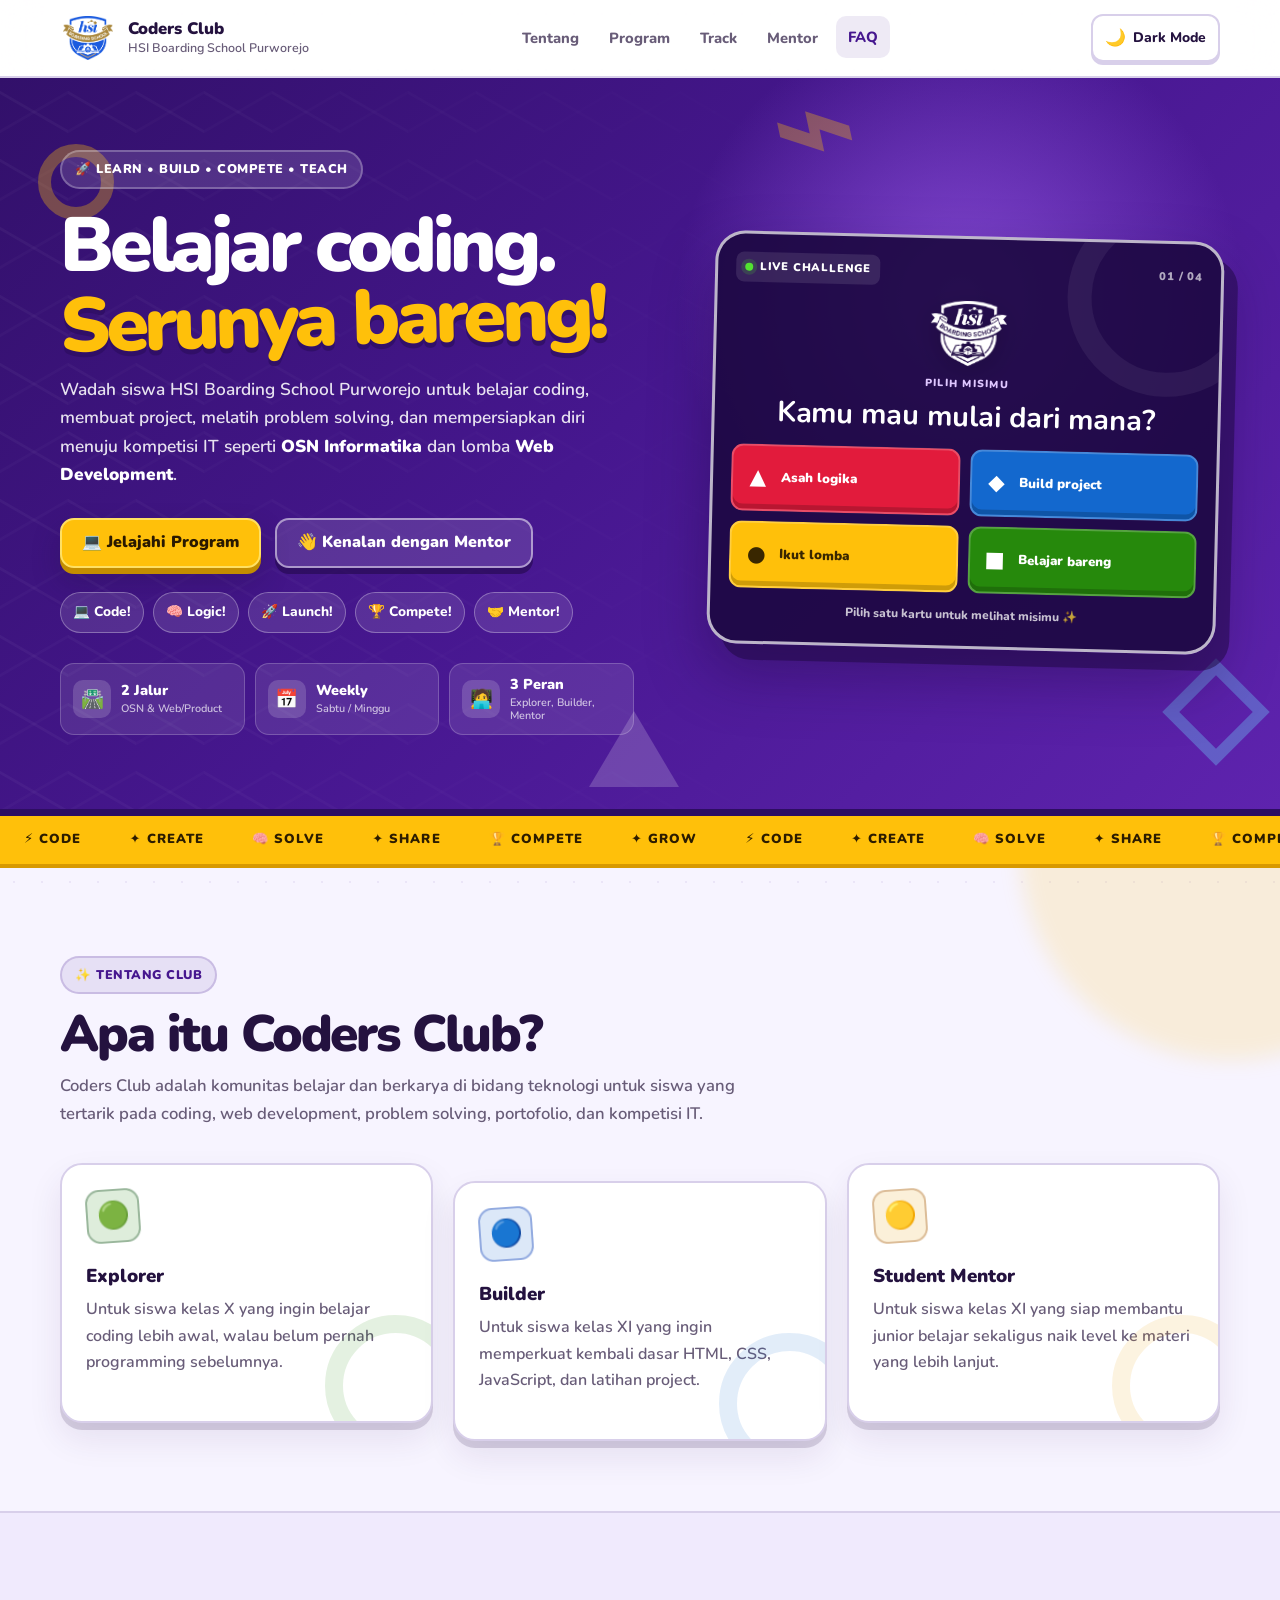
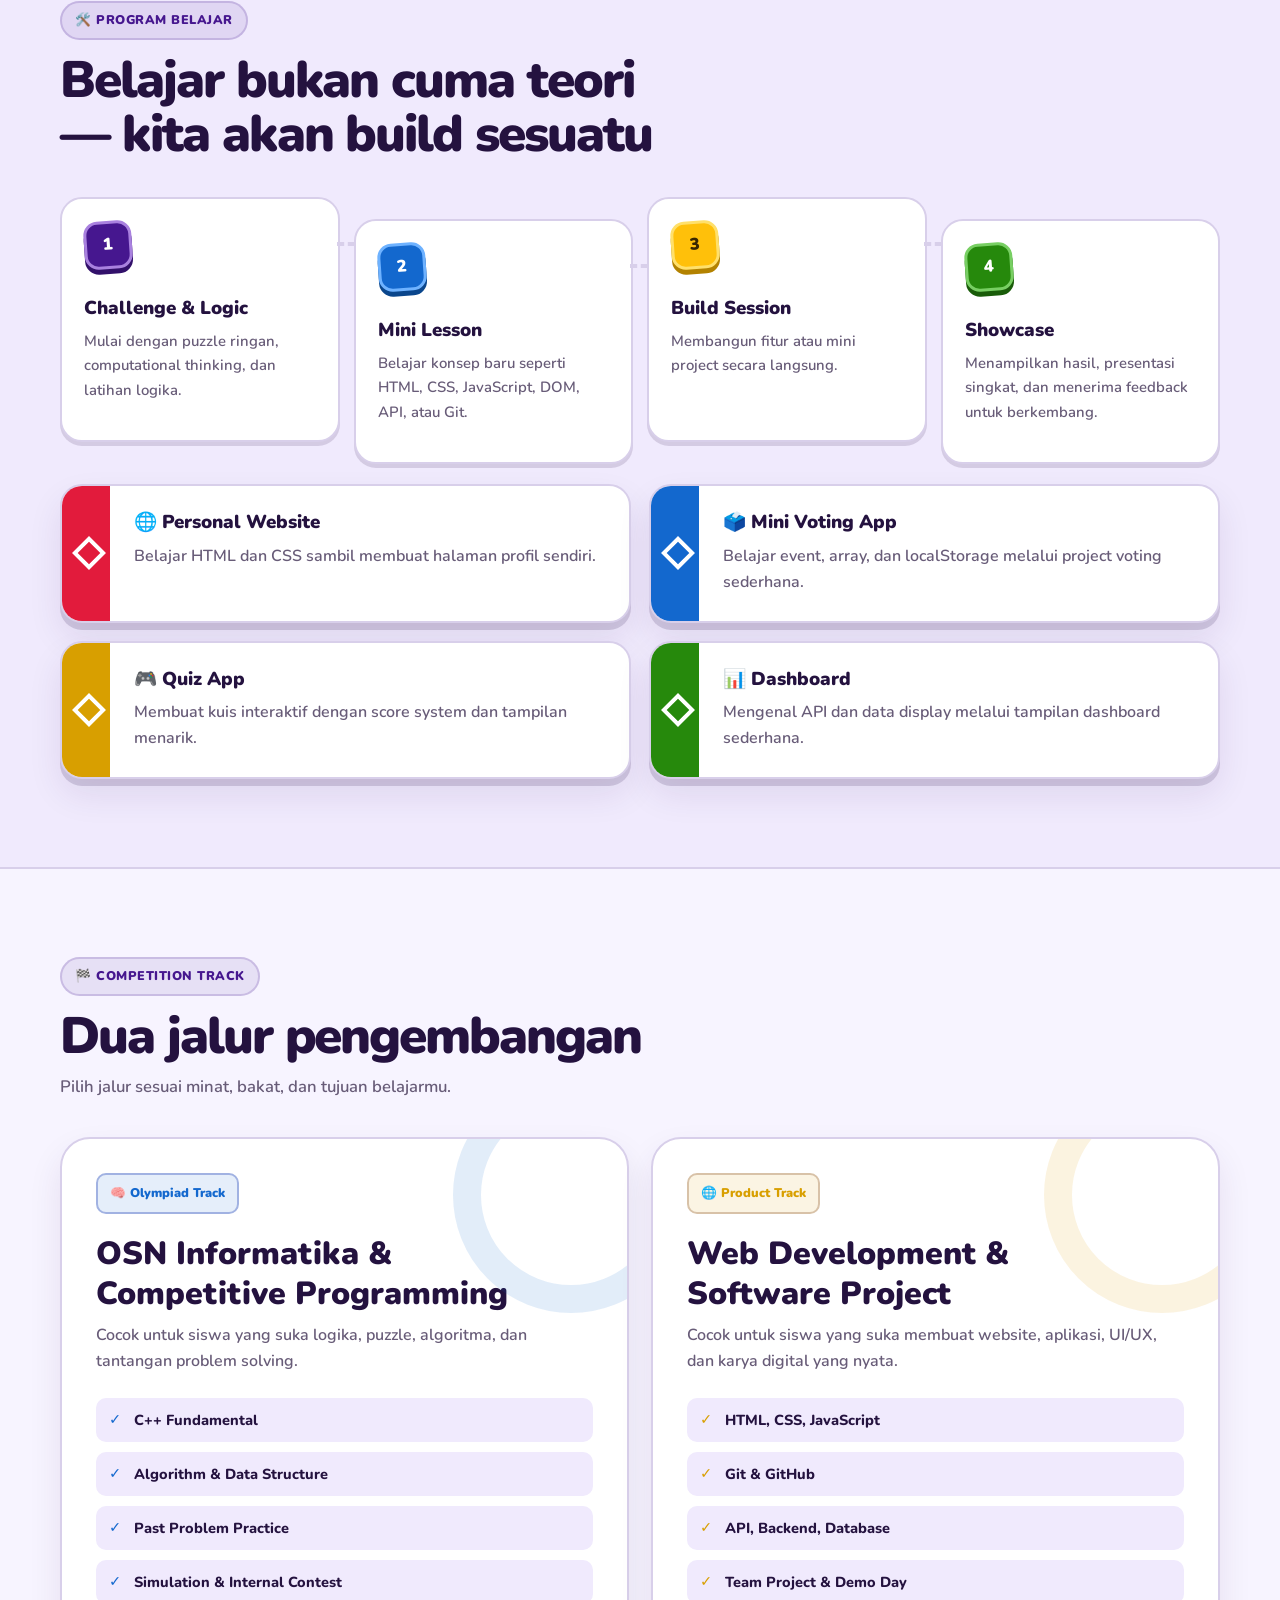
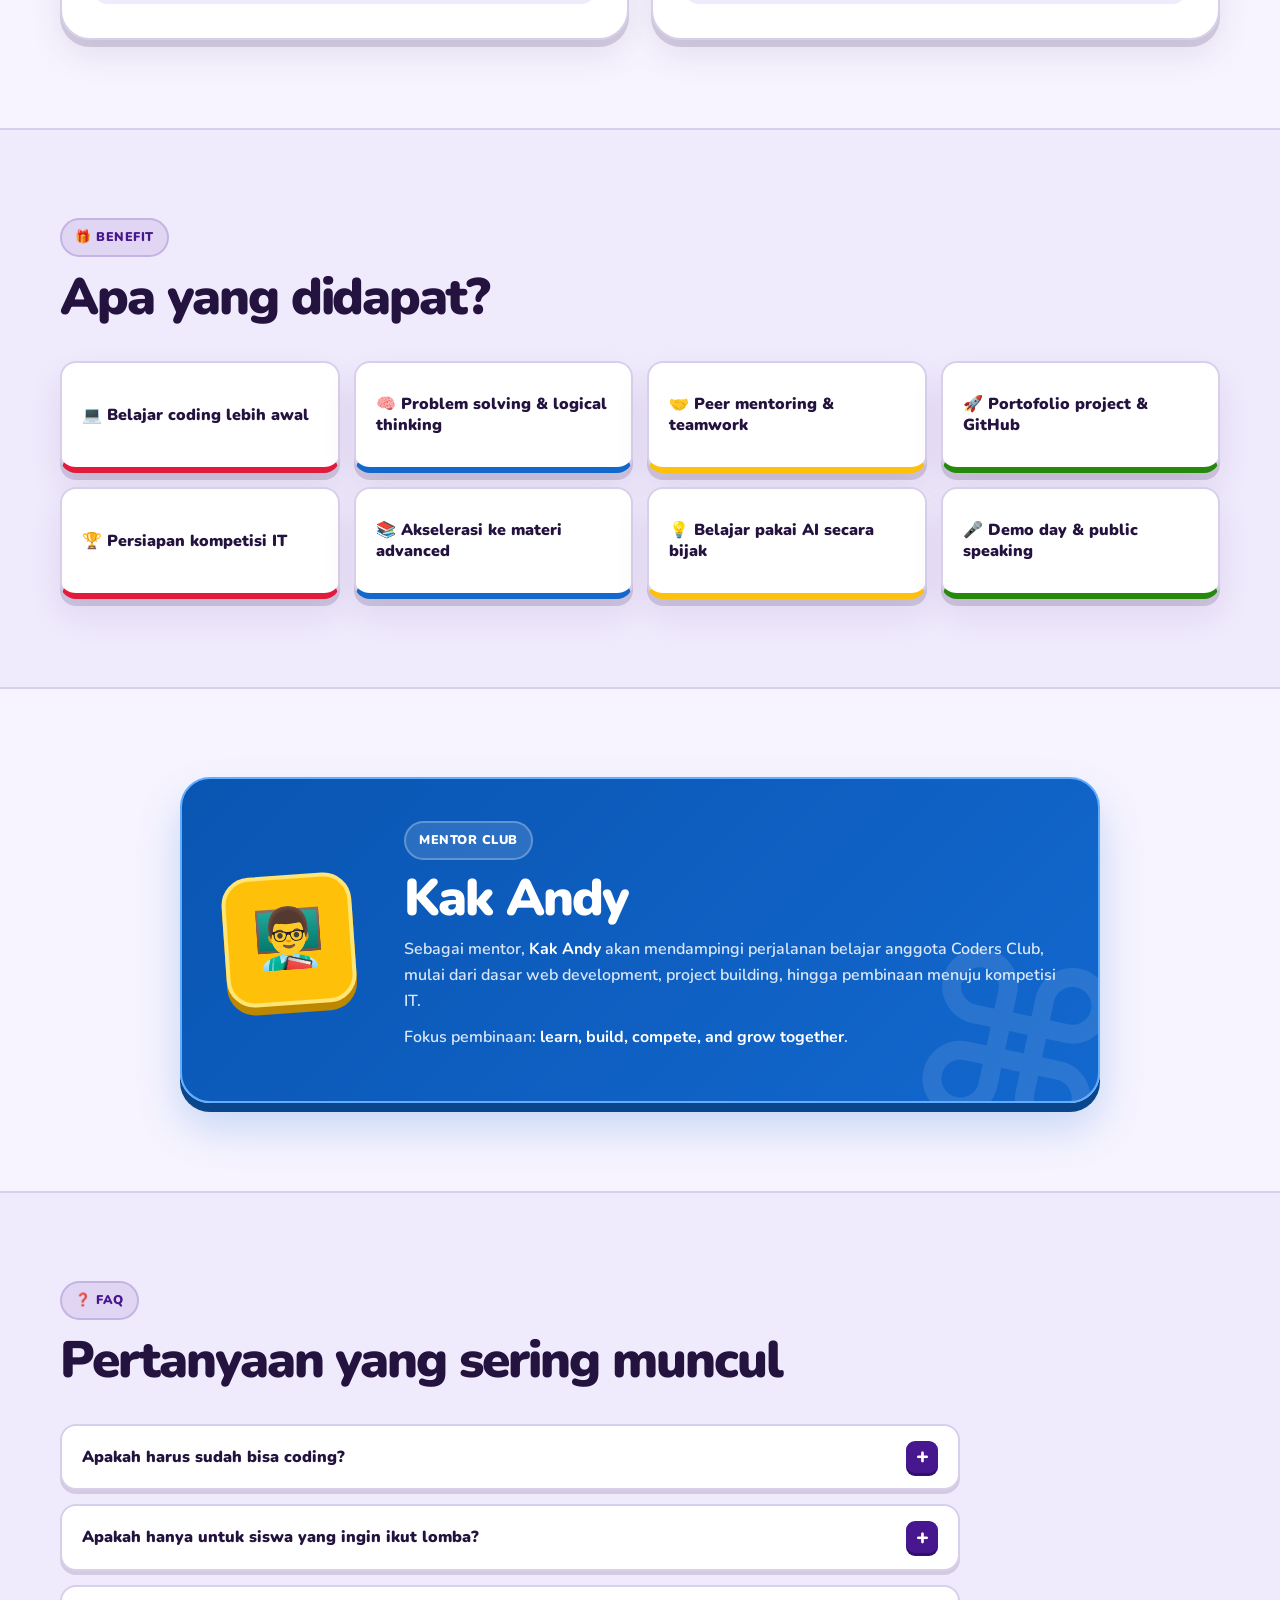
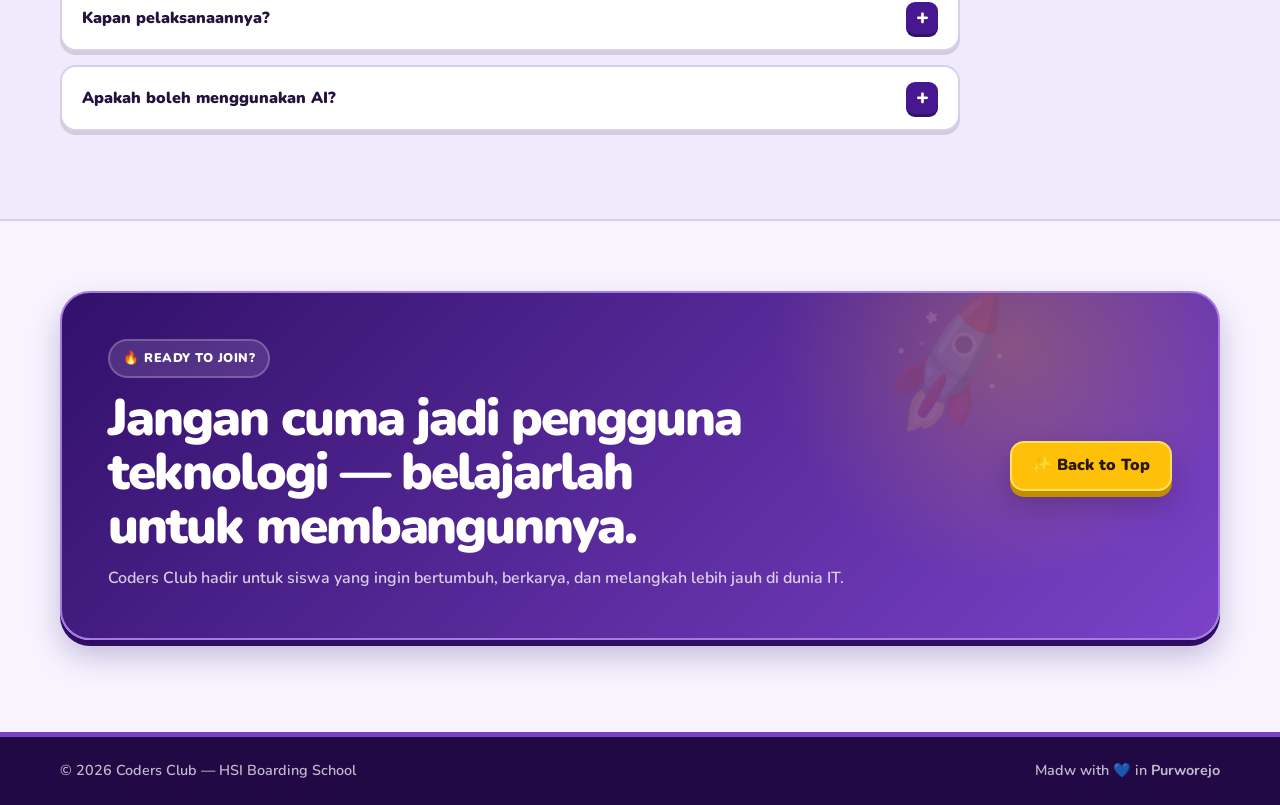
==== index.html @ f1e43022 "init project" ====
<!DOCTYPE html>
<html lang="id">
<head>
  <meta charset="UTF-8" />
  <meta name="viewport" content="width=device-width, initial-scale=1.0" />
  <meta name="theme-color" content="#46178f" />
  <title>Coders Club — HSI Boarding School Purworejo</title>
  <meta name="description" content="Landing page interaktif Coders Club HSI Boarding School Purworejo." />
  <link rel="preconnect" href="https://fonts.googleapis.com">
  <link rel="preconnect" href="https://fonts.gstatic.com" crossorigin>
  <link href="https://fonts.googleapis.com/css2?family=Nunito:wght@500;600;700;800;900&amp;display=swap" rel="stylesheet">
  <link rel="stylesheet" href="style.css" />
</head>
<body>
  <div class="page-glow"></div>
  <header class="site-header">
    <div class="container nav-wrap">
      <a href="#hero" class="brand">
        <img src="logo-color.png" alt="Logo HSI Boarding School" class="brand-logo" data-theme-logo />
        <div>
          <div class="brand-title">Coders Club</div>
          <div class="brand-subtitle">HSI Boarding School Purworejo</div>
        </div>
      </a>

      <nav class="site-nav" id="siteNav">
        <a href="#tentang">Tentang</a>
        <a href="#program">Program</a>
        <a href="#track">Track</a>
        <a href="#mentor">Mentor</a>
        <a href="#faq">FAQ</a>
      </nav>

      <div class="nav-actions">
        <button id="themeToggle" class="theme-toggle" aria-label="Aktifkan mode gelap" aria-pressed="false">
          <span class="theme-icon">🌙</span>
          <span class="theme-label">Dark Mode</span>
        </button>
        <button id="menuToggle" class="menu-toggle" aria-label="Toggle menu">☰</button>
      </div>
    </div>
  </header>

  <main>
    <section class="hero" id="hero">
      <div class="hero-shape shape-circle" aria-hidden="true"></div>
      <div class="hero-shape shape-diamond" aria-hidden="true"></div>
      <div class="hero-shape shape-triangle" aria-hidden="true"></div>
      <div class="hero-shape shape-squiggle" aria-hidden="true">⌁</div>
      <div class="container hero-grid">
        <div class="hero-copy">
          <span class="eyebrow eyebrow-light">🚀 Learn • Build • Compete • Teach</span>
          <h1>Belajar coding.<br><span>Serunya bareng!</span></h1>
          <p class="hero-text">
            Wadah siswa HSI Boarding School Purworejo untuk belajar coding, membuat project,
            melatih problem solving, dan mempersiapkan diri menuju kompetisi IT seperti
            <strong>OSN Informatika</strong> dan lomba <strong>Web Development</strong>.
          </p>

          <div class="cta-row">
            <a href="#program" class="btn btn-primary">💻 Jelajahi Program</a>
            <a href="#mentor" class="btn btn-secondary">👋 Kenalan dengan Mentor</a>
          </div>

          <div class="emoji-cloud" aria-label="Emoji Interaktif">
            <button class="emoji-chip" data-emoji="💻">💻 Code!</button>
            <button class="emoji-chip" data-emoji="🧠">🧠 Logic!</button>
            <button class="emoji-chip" data-emoji="🚀">🚀 Launch!</button>
            <button class="emoji-chip" data-emoji="🏆">🏆 Compete!</button>
            <button class="emoji-chip" data-emoji="🤝">🤝 Mentor!</button>
          </div>

          <div class="stats-grid">
            <div class="stat-card">
              <span class="stat-emoji">🛣️</span>
              <span><strong>2 Jalur</strong><small>OSN &amp; Web/Product</small></span>
            </div>
            <div class="stat-card">
              <span class="stat-emoji">📅</span>
              <span><strong>Weekly</strong><small>Sabtu / Minggu</small></span>
            </div>
            <div class="stat-card">
              <span class="stat-emoji">🧑‍💻</span>
              <span><strong>3 Peran</strong><small>Explorer, Builder, Mentor</small></span>
            </div>
          </div>
        </div>

        <div class="game-card" aria-labelledby="gameQuestion">
          <div class="game-topbar">
            <span class="game-pin"><span></span> LIVE CHALLENGE</span>
            <span class="game-count">01 / 04</span>
          </div>
          <div class="game-logo-wrap">
            <img src="logo-white.png" alt="Logo HSI Boarding School" class="hero-logo" data-hero-logo />
          </div>
          <div class="game-question">
            <span class="question-label">PILIH MISIMU</span>
            <h2 id="gameQuestion">Kamu mau mulai dari mana?</h2>
          </div>
          <div class="answer-grid">
            <button class="answer-card answer-red" data-answer="logic" data-emoji="🧠">
              <span class="answer-shape">▲</span><span>Asah logika</span>
            </button>
            <button class="answer-card answer-blue" data-answer="build" data-emoji="💻">
              <span class="answer-shape">◆</span><span>Build project</span>
            </button>
            <button class="answer-card answer-yellow" data-answer="compete" data-emoji="🏆">
              <span class="answer-shape">●</span><span>Ikut lomba</span>
            </button>
            <button class="answer-card answer-green" data-answer="mentor" data-emoji="🤝">
              <span class="answer-shape">■</span><span>Belajar bareng</span>
            </button>
          </div>
          <p class="game-feedback" id="gameFeedback" aria-live="polite">Pilih satu kartu untuk melihat misimu ✨</p>
        </div>
      </div>
    </section>

    <div class="learning-strip" aria-hidden="true">
      <div class="learning-strip-track">
        <span>⚡ CODE</span><span>✦ CREATE</span><span>🧠 SOLVE</span><span>✦ SHARE</span><span>🏆 COMPETE</span><span>✦ GROW</span>
        <span>⚡ CODE</span><span>✦ CREATE</span><span>🧠 SOLVE</span><span>✦ SHARE</span><span>🏆 COMPETE</span><span>✦ GROW</span>
      </div>
    </div>

    <section class="section" id="tentang">
      <div class="container">
        <div class="section-heading">
          <span class="eyebrow">✨ Tentang Club</span>
          <h2>Apa itu Coders Club?</h2>
          <p>
            Coders Club adalah komunitas belajar dan berkarya di bidang teknologi untuk siswa yang tertarik pada
            coding, web development, problem solving, portofolio, dan kompetisi IT.
          </p>
        </div>

        <div class="card-grid three">
          <article class="info-card">
            <div class="card-icon">🟢</div>
            <h3>Explorer</h3>
            <p>
              Untuk siswa kelas X yang ingin belajar coding lebih awal, walau belum pernah programming sebelumnya.
            </p>
          </article>
          <article class="info-card">
            <div class="card-icon">🔵</div>
            <h3>Builder</h3>
            <p>
              Untuk siswa kelas XI yang ingin memperkuat kembali dasar HTML, CSS, JavaScript, dan latihan project.
            </p>
          </article>
          <article class="info-card">
            <div class="card-icon">🟡</div>
            <h3>Student Mentor</h3>
            <p>
              Untuk siswa kelas XI yang siap membantu junior belajar sekaligus naik level ke materi yang lebih lanjut.
            </p>
          </article>
        </div>
      </div>
    </section>

    <section class="section alt" id="program">
      <div class="container">
        <div class="section-heading">
          <span class="eyebrow">🛠️ Program Belajar</span>
          <h2>Belajar bukan cuma teori — kita akan build sesuatu</h2>
        </div>

        <div class="timeline">
          <div class="timeline-item">
            <span class="timeline-step">1</span>
            <div>
              <h3>Challenge &amp; Logic</h3>
              <p>Mulai dengan puzzle ringan, computational thinking, dan latihan logika.</p>
            </div>
          </div>
          <div class="timeline-item">
            <span class="timeline-step">2</span>
            <div>
              <h3>Mini Lesson</h3>
              <p>Belajar konsep baru seperti HTML, CSS, JavaScript, DOM, API, atau Git.</p>
            </div>
          </div>
          <div class="timeline-item">
            <span class="timeline-step">3</span>
            <div>
              <h3>Build Session</h3>
              <p>Membangun fitur atau mini project secara langsung.</p>
            </div>
          </div>
          <div class="timeline-item">
            <span class="timeline-step">4</span>
            <div>
              <h3>Showcase</h3>
              <p>Menampilkan hasil, presentasi singkat, dan menerima feedback untuk berkembang.</p>
            </div>
          </div>
        </div>

        <div class="project-grid">
          <div class="project-card">
            <h3>🌐 Personal Website</h3>
            <p>Belajar HTML dan CSS sambil membuat halaman profil sendiri.</p>
          </div>
          <div class="project-card">
            <h3>🗳️ Mini Voting App</h3>
            <p>Belajar event, array, dan localStorage melalui project voting sederhana.</p>
          </div>
          <div class="project-card">
            <h3>🎮 Quiz App</h3>
            <p>Membuat kuis interaktif dengan score system dan tampilan menarik.</p>
          </div>
          <div class="project-card">
            <h3>📊 Dashboard</h3>
            <p>Mengenal API dan data display melalui tampilan dashboard sederhana.</p>
          </div>
        </div>
      </div>
    </section>

    <section class="section" id="track">
      <div class="container">
        <div class="section-heading">
          <span class="eyebrow">🏁 Competition Track</span>
          <h2>Dua jalur pengembangan</h2>
          <p>Pilih jalur sesuai minat, bakat, dan tujuan belajarmu.</p>
        </div>

        <div class="track-grid">
          <article class="track-card highlight-blue">
            <div class="track-badge">🧠 Olympiad Track</div>
            <h3>OSN Informatika &amp; Competitive Programming</h3>
            <p>
              Cocok untuk siswa yang suka logika, puzzle, algoritma, dan tantangan problem solving.
            </p>
            <ul>
              <li>C++ Fundamental</li>
              <li>Algorithm &amp; Data Structure</li>
              <li>Past Problem Practice</li>
              <li>Simulation &amp; Internal Contest</li>
            </ul>
          </article>
          <article class="track-card highlight-gold">
            <div class="track-badge">🌐 Product Track</div>
            <h3>Web Development &amp; Software Project</h3>
            <p>
              Cocok untuk siswa yang suka membuat website, aplikasi, UI/UX, dan karya digital yang nyata.
            </p>
            <ul>
              <li>HTML, CSS, JavaScript</li>
              <li>Git &amp; GitHub</li>
              <li>API, Backend, Database</li>
              <li>Team Project &amp; Demo Day</li>
            </ul>
          </article>
        </div>
      </div>
    </section>

    <section class="section alt" id="benefit">
      <div class="container">
        <div class="section-heading">
          <span class="eyebrow">🎁 Benefit</span>
          <h2>Apa yang didapat?</h2>
        </div>

        <div class="benefit-grid">
          <div class="benefit-card">💻 Belajar coding lebih awal</div>
          <div class="benefit-card">🧠 Problem solving &amp; logical thinking</div>
          <div class="benefit-card">🤝 Peer mentoring &amp; teamwork</div>
          <div class="benefit-card">🚀 Portofolio project &amp; GitHub</div>
          <div class="benefit-card">🏆 Persiapan kompetisi IT</div>
          <div class="benefit-card">📚 Akselerasi ke materi advanced</div>
          <div class="benefit-card">💡 Belajar pakai AI secara bijak</div>
          <div class="benefit-card">🎤 Demo day &amp; public speaking</div>
        </div>
      </div>
    </section>

    <section class="section" id="mentor">
      <div class="container mentor-wrap">
        <div class="mentor-card">
          <div class="mentor-avatar">👨‍🏫</div>
          <div>
            <span class="eyebrow">Mentor Club</span>
            <h2>Kak Andy</h2>
            <p>
              Sebagai mentor, <strong>Kak Andy</strong> akan mendampingi perjalanan belajar anggota Coders Club,
              mulai dari dasar web development, project building, hingga pembinaan menuju kompetisi IT.
            </p>
            <p>
              Fokus pembinaan: <strong>learn, build, compete, and grow together</strong>.
            </p>
          </div>
        </div>
      </div>
    </section>

    <section class="section alt" id="faq">
      <div class="container">
        <div class="section-heading">
          <span class="eyebrow">❓ FAQ</span>
          <h2>Pertanyaan yang sering muncul</h2>
        </div>

        <div class="faq-list">
          <details>
            <summary>Apakah harus sudah bisa coding?</summary>
            <p>Tidak. Coders Club terbuka untuk pemula yang punya minat belajar.</p>
          </details>
          <details>
            <summary>Apakah hanya untuk siswa yang ingin ikut lomba?</summary>
            <p>Tidak. Kamu bisa ikut untuk belajar, memperkuat dasar, membuat project, atau mempersiapkan kompetisi.</p>
          </details>
          <details>
            <summary>Kapan pelaksanaannya?</summary>
            <p>Direncanakan setiap pekan pada hari Sabtu atau Minggu, menyesuaikan agenda sekolah.</p>
          </details>
          <details>
            <summary>Apakah boleh menggunakan AI?</summary>
            <p>Boleh, selama tetap dipakai untuk belajar dan kamu bisa menjelaskan code yang digunakan.</p>
          </details>
        </div>
      </div>
    </section>

    <section class="section cta-section" id="join">
      <div class="container cta-box">
        <div>
          <span class="eyebrow">🔥 Ready to Join?</span>
          <h2>Jangan cuma jadi pengguna teknologi — belajarlah untuk membangunnya.</h2>
          <p>
            Coders Club hadir untuk siswa yang ingin bertumbuh, berkarya, dan melangkah lebih jauh di dunia IT.
          </p>
        </div>
        <a href="#hero" class="btn btn-primary">✨ Back to Top</a>
      </div>
    </section>
  </main>

  <footer class="site-footer">
    <div class="container footer-wrap">
      <p>© 2026 Coders Club — HSI Boarding School</p>
      <p>Madw with 💙 in <strong>Purworejo</strong></p>
      
    </div>
  </footer>

  <div id="emojiBurstContainer" aria-hidden="true"></div>
  <script src="script.js"></script>
</body>
</html>
---- style.css ----
:root {
  --bg: #f7f4ff;
  --surface: #ffffff;
  --surface-soft: #f0eafd;
  --text: #24123f;
  --muted: #685c78;
  --border: #d8cfea;
  --purple: #46178f;
  --purple-dark: #32106a;
  --purple-light: #7b42c8;
  --red: #e21b3c;
  --blue: #1368ce;
  --yellow: #ffc00a;
  --green: #26890c;
  --cyan: #17bebb;
  --ink: #1d0b38;
  --white: #ffffff;
  --shadow-sm: 0 4px 0 rgba(45, 20, 75, 0.14);
  --shadow-md: 0 7px 0 rgba(45, 20, 75, 0.16), 0 16px 34px rgba(54, 25, 91, 0.09);
  --shadow-purple: 0 6px 0 #2e0e62, 0 16px 30px rgba(45, 14, 98, 0.25);
  --radius-xl: 30px;
  --radius-lg: 22px;
  --radius-md: 16px;
  --container: min(1160px, calc(100% - 40px));
}

body.dark {
  --bg: #130725;
  --surface: #24123c;
  --surface-soft: #2f194b;
  --text: #fbf9ff;
  --muted: #c9bdd8;
  --border: #4a3269;
  --ink: #f9f5ff;
  --shadow-sm: 0 4px 0 rgba(0, 0, 0, 0.28);
  --shadow-md: 0 7px 0 rgba(0, 0, 0, 0.25), 0 16px 34px rgba(0, 0, 0, 0.22);
}

* { box-sizing: border-box; }
html { scroll-behavior: smooth; scroll-padding-top: 84px; }
body {
  margin: 0;
  color: var(--text);
  background: var(--bg);
  font-family: 'Nunito', system-ui, -apple-system, BlinkMacSystemFont, 'Segoe UI', sans-serif;
  font-size: 16px;
  font-weight: 600;
  line-height: 1.65;
  overflow-x: hidden;
  transition: color 0.25s ease, background-color 0.25s ease;
}
body::before {
  content: '';
  position: fixed;
  inset: 0;
  z-index: -2;
  pointer-events: none;
  opacity: 0.45;
  background-image: radial-gradient(circle, rgba(70, 23, 143, 0.14) 1.5px, transparent 1.5px);
  background-size: 28px 28px;
}
.page-glow {
  position: fixed;
  right: -160px;
  bottom: -160px;
  z-index: -1;
  width: 420px;
  height: 420px;
  border-radius: 50%;
  background: rgba(255, 192, 10, 0.15);
  filter: blur(10px);
  pointer-events: none;
}
img { display: block; max-width: 100%; }
a { color: inherit; text-decoration: none; }
button { color: inherit; font: inherit; }
button, a, summary { -webkit-tap-highlight-color: transparent; }
:focus-visible { outline: 4px solid var(--yellow); outline-offset: 4px; }
.container { width: var(--container); margin-inline: auto; }

.site-header {
  position: sticky;
  top: 0;
  z-index: 50;
  background: color-mix(in srgb, var(--surface) 92%, transparent);
  border-bottom: 2px solid var(--border);
  backdrop-filter: blur(18px);
}
.nav-wrap {
  display: flex;
  align-items: center;
  justify-content: space-between;
  min-height: 76px;
  gap: 22px;
}
.brand { display: flex; align-items: center; flex-shrink: 0; gap: 12px; }
.brand-logo {
  width: 56px;
  height: 56px;
  padding: 3px;
  object-fit: contain;
  transition: transform 0.25s ease;
}
.brand:hover .brand-logo { transform: rotate(-5deg) scale(1.06); }
.brand-title { font-size: 1.04rem; font-weight: 900; line-height: 1.1; }
.brand-subtitle { margin-top: 3px; color: var(--muted); font-size: 0.78rem; line-height: 1.2; }
.site-nav { display: flex; align-items: center; gap: 6px; }
.site-nav a {
  position: relative;
  padding: 9px 12px;
  border-radius: 10px;
  color: var(--muted);
  font-size: 0.92rem;
  font-weight: 800;
  transition: color 0.2s ease, background 0.2s ease, transform 0.2s ease;
}
.site-nav a:hover, .site-nav a.active {
  color: var(--purple);
  background: rgba(70, 23, 143, 0.09);
  transform: translateY(-1px);
}
body.dark .site-nav a:hover, body.dark .site-nav a.active {
  color: #dfc9ff;
  background: rgba(202, 166, 255, 0.12);
}
.nav-actions { display: flex; align-items: center; gap: 9px; }
.theme-toggle, .menu-toggle {
  min-height: 42px;
  border: 2px solid var(--border);
  border-radius: 12px;
  background: var(--surface);
  box-shadow: 0 3px 0 var(--border);
  cursor: pointer;
  transition: transform 0.16s ease, box-shadow 0.16s ease;
}
.theme-toggle:active, .menu-toggle:active { transform: translateY(3px); box-shadow: none; }
.theme-toggle {
  display: inline-flex;
  align-items: center;
  gap: 7px;
  padding: 8px 12px;
  font-size: 0.87rem;
  font-weight: 800;
}
.theme-icon { font-size: 1.05rem; }
.menu-toggle { display: none; padding: 8px 12px; }

.hero {
  position: relative;
  isolation: isolate;
  overflow: hidden;
  padding: 72px 0 74px;
  color: var(--white);
  background:
    radial-gradient(circle at 75% 30%, rgba(145, 84, 226, 0.8), transparent 26%),
    linear-gradient(135deg, #32106a 0%, #46178f 48%, #5e23ae 100%);
  border-bottom: 7px solid #2e0e62;
}
.hero::after {
  content: '';
  position: absolute;
  inset: 0;
  z-index: -2;
  opacity: 0.24;
  background-image:
    linear-gradient(30deg, transparent 48%, rgba(255, 255, 255, 0.16) 49%, rgba(255, 255, 255, 0.16) 51%, transparent 52%),
    linear-gradient(-30deg, transparent 48%, rgba(255, 255, 255, 0.1) 49%, rgba(255, 255, 255, 0.1) 51%, transparent 52%);
  background-size: 68px 68px;
  mask-image: linear-gradient(to right, black, transparent 65%);
}
.hero-shape {
  position: absolute;
  z-index: -1;
  opacity: 0.32;
  pointer-events: none;
  animation: shapeFloat 6s ease-in-out infinite;
}
.shape-circle {
  top: 9%;
  left: 3%;
  width: 76px;
  aspect-ratio: 1;
  border: 13px solid var(--yellow);
  border-radius: 50%;
}
.shape-diamond {
  right: 2%;
  bottom: 8%;
  width: 76px;
  aspect-ratio: 1;
  border: 12px solid #71ddff;
  transform: rotate(45deg);
  animation-delay: -2s;
}
.shape-triangle {
  left: 46%;
  bottom: 3%;
  width: 0;
  height: 0;
  border-right: 45px solid transparent;
  border-bottom: 76px solid rgba(255, 255, 255, 0.58);
  border-left: 45px solid transparent;
  animation-delay: -4s;
}
.shape-squiggle {
  top: -22px;
  right: 33%;
  color: var(--yellow);
  font-size: 9rem;
  font-weight: 900;
  line-height: 1;
  transform: rotate(-12deg);
}
@keyframes shapeFloat { 0%, 100% { translate: 0 0; } 50% { translate: 0 -14px; } }
.hero-grid {
  display: grid;
  grid-template-columns: minmax(0, 1.06fr) minmax(420px, 0.94fr);
  align-items: center;
  gap: clamp(36px, 6vw, 78px);
}
.hero-copy { position: relative; z-index: 1; }
.eyebrow {
  display: inline-flex;
  align-items: center;
  gap: 8px;
  padding: 7px 13px;
  border: 2px solid rgba(70, 23, 143, 0.18);
  border-radius: 999px;
  color: var(--purple);
  background: rgba(70, 23, 143, 0.09);
  font-size: 0.79rem;
  font-weight: 900;
  letter-spacing: 0.04em;
  text-transform: uppercase;
}
.eyebrow-light { color: var(--white); background: rgba(255, 255, 255, 0.13); border-color: rgba(255, 255, 255, 0.25); }
body.dark .eyebrow:not(.eyebrow-light) { color: #dfc9ff; background: rgba(202, 166, 255, 0.12); border-color: rgba(202, 166, 255, 0.2); }
.hero h1 {
  max-width: 700px;
  margin: 20px 0 18px;
  font-size: clamp(3rem, 6vw, 5.6rem);
  font-weight: 900;
  letter-spacing: -0.055em;
  line-height: 0.97;
  text-wrap: balance;
}
.hero h1 span {
  display: inline-block;
  color: var(--yellow);
  text-shadow: 0 5px 0 rgba(45, 14, 98, 0.75);
  transform: rotate(-1.5deg);
}
.hero-text { max-width: 690px; margin: 0; color: rgba(255, 255, 255, 0.88); font-size: 1.08rem; font-weight: 600; }
.hero-text strong { color: var(--white); font-weight: 900; }
.cta-row { display: flex; flex-wrap: wrap; gap: 14px; margin-top: 28px; }
.btn {
  display: inline-flex;
  align-items: center;
  justify-content: center;
  min-height: 50px;
  padding: 12px 20px;
  border: 2px solid transparent;
  border-radius: 14px;
  font-weight: 900;
  line-height: 1.2;
  transition: transform 0.16s ease, box-shadow 0.16s ease, filter 0.16s ease;
}
.btn:hover { transform: translateY(-2px); filter: brightness(1.03); }
.btn:active { transform: translateY(4px); box-shadow: none; }
.btn-primary { color: #2a1900; background: var(--yellow); border-color: #ffe063; box-shadow: 0 6px 0 #c48d00, 0 14px 28px rgba(30, 10, 65, 0.25); }
.btn-secondary { color: var(--white); background: rgba(255, 255, 255, 0.13); border-color: rgba(255, 255, 255, 0.5); box-shadow: 0 6px 0 rgba(37, 10, 80, 0.65); }
.emoji-cloud { display: flex; flex-wrap: wrap; gap: 9px; margin-top: 24px; }
.emoji-chip {
  padding: 8px 12px;
  color: var(--white);
  background: rgba(255, 255, 255, 0.11);
  border: 1px solid rgba(255, 255, 255, 0.3);
  border-radius: 999px;
  font-size: 0.86rem;
  font-weight: 800;
  cursor: pointer;
  transition: transform 0.2s ease, background 0.2s ease;
}
.emoji-chip:hover { background: rgba(255, 255, 255, 0.22); transform: translateY(-3px) rotate(-2deg); }
.stats-grid { display: grid; grid-template-columns: repeat(3, 1fr); gap: 10px; margin-top: 30px; }
.stat-card {
  display: flex;
  align-items: center;
  gap: 10px;
  min-width: 0;
  padding: 12px;
  background: rgba(255, 255, 255, 0.1);
  border: 1px solid rgba(255, 255, 255, 0.2);
  border-radius: 14px;
}
.stat-emoji { display: grid; flex: 0 0 38px; width: 38px; height: 38px; place-items: center; border-radius: 10px; background: rgba(255, 255, 255, 0.16); font-size: 1.15rem; }
.stat-card strong, .stat-card small { display: block; line-height: 1.2; }
.stat-card strong { color: var(--white); font-size: 0.9rem; font-weight: 900; }
.stat-card small { margin-top: 3px; color: rgba(255, 255, 255, 0.7); font-size: 0.68rem; }

.game-card {
  position: relative;
  z-index: 2;
  padding: 18px;
  overflow: hidden;
  color: var(--white);
  background: rgba(28, 8, 65, 0.9);
  border: 3px solid rgba(255, 255, 255, 0.7);
  border-radius: var(--radius-xl);
  box-shadow: 14px 16px 0 rgba(31, 8, 67, 0.52), 0 28px 60px rgba(22, 5, 50, 0.35);
  transform: rotate(1.4deg);
  transition: transform 0.3s ease;
}
.game-card:hover { transform: rotate(0deg) translateY(-4px); }
.game-card::before {
  content: '';
  position: absolute;
  top: -45px;
  right: -45px;
  width: 150px;
  height: 150px;
  border: 24px solid rgba(255, 255, 255, 0.06);
  border-radius: 50%;
}
.game-topbar { position: relative; z-index: 1; display: flex; align-items: center; justify-content: space-between; gap: 12px; font-size: 0.7rem; font-weight: 900; letter-spacing: 0.08em; }
.game-pin { display: inline-flex; align-items: center; gap: 7px; padding: 6px 9px; border-radius: 8px; background: rgba(255, 255, 255, 0.1); }
.game-pin span { width: 8px; height: 8px; border-radius: 50%; background: #52e231; box-shadow: 0 0 0 4px rgba(82, 226, 49, 0.16); animation: pulse 1.7s infinite; }
@keyframes pulse { 50% { box-shadow: 0 0 0 8px rgba(82, 226, 49, 0); } }
.game-count { color: rgba(255, 255, 255, 0.65); }
.game-logo-wrap { display: grid; width: 84px; height: 76px; margin: 8px auto -4px; place-items: center; }
.hero-logo { width: 76px; height: 68px; object-fit: contain; filter: drop-shadow(0 7px 12px rgba(0, 0, 0, 0.24)); }
.game-question { position: relative; z-index: 1; margin: 2px 0 16px; text-align: center; }
.question-label { color: #dfc7ff; font-size: 0.65rem; font-weight: 900; letter-spacing: 0.12em; }
.game-question h2 { margin: 4px auto 0; color: var(--white); font-size: clamp(1.35rem, 2.3vw, 1.8rem); line-height: 1.15; }
.answer-grid { position: relative; z-index: 1; display: grid; grid-template-columns: repeat(2, 1fr); gap: 10px; }
.answer-card {
  display: grid;
  grid-template-columns: 30px 1fr;
  align-items: center;
  gap: 8px;
  min-height: 67px;
  padding: 10px;
  color: var(--white);
  border: 2px solid rgba(255, 255, 255, 0.22);
  border-radius: 12px;
  box-shadow: inset 0 -5px 0 rgba(0, 0, 0, 0.19);
  font-size: 0.82rem;
  font-weight: 900;
  text-align: left;
  cursor: pointer;
  transition: transform 0.16s ease, filter 0.16s ease;
}
.answer-card:hover { z-index: 2; filter: brightness(1.08); transform: translateY(-3px) scale(1.02); }
.answer-card:active, .answer-card.selected { transform: translateY(3px); box-shadow: inset 0 -1px 0 rgba(0, 0, 0, 0.18); }
.answer-card.selected { outline: 3px solid var(--white); outline-offset: 2px; }
.answer-shape { color: var(--white); font-size: 1.35rem; text-align: center; }
.answer-red { background: var(--red); }
.answer-blue { background: var(--blue); }
.answer-yellow { color: #392700; background: var(--yellow); }
.answer-yellow .answer-shape { color: #392700; }
.answer-green { background: var(--green); }
.game-feedback { min-height: 22px; margin: 13px 0 0; color: rgba(255, 255, 255, 0.75); font-size: 0.75rem; font-weight: 800; text-align: center; }
.game-feedback.is-active { color: var(--yellow); }

.learning-strip { overflow: hidden; color: #2c1c00; background: var(--yellow); border-bottom: 4px solid #d89900; }
.learning-strip-track { display: flex; width: max-content; animation: ticker 24s linear infinite; }
.learning-strip-track span { padding: 13px 24px; font-size: 0.82rem; font-weight: 900; letter-spacing: 0.08em; }
@keyframes ticker { to { transform: translateX(-50%); } }

.section { position: relative; padding: 88px 0; }
.section.alt { background: var(--surface-soft); border-block: 2px solid var(--border); }
.section-heading { max-width: 780px; margin-bottom: 36px; }
.section-heading h2, .mentor-card h2, .cta-box h2 {
  margin: 14px 0 10px;
  font-size: clamp(2rem, 4vw, 3.25rem);
  font-weight: 900;
  letter-spacing: -0.04em;
  line-height: 1.05;
  text-wrap: balance;
}
.section-heading p { max-width: 720px; margin: 0; color: var(--muted); font-size: 1.04rem; }
.card-grid.three { display: grid; grid-template-columns: repeat(3, 1fr); gap: 20px; }
.info-card, .project-card, .track-card, .benefit-card, .mentor-card, .cta-box {
  background: var(--surface);
  border: 2px solid var(--border);
  box-shadow: var(--shadow-md);
}
.info-card {
  position: relative;
  min-height: 260px;
  padding: 24px;
  overflow: hidden;
  border-radius: var(--radius-lg);
  transition: transform 0.22s ease, box-shadow 0.22s ease;
}
.info-card:nth-child(2) { transform: translateY(18px); }
.info-card:hover { transform: translateY(-7px) rotate(-1deg); box-shadow: 0 11px 0 rgba(45, 20, 75, 0.16), 0 24px 40px rgba(54, 25, 91, 0.12); }
.info-card:nth-child(2):hover { transform: translateY(11px) rotate(1deg); }
.info-card::after {
  content: '';
  position: absolute;
  right: -35px;
  bottom: -35px;
  width: 105px;
  height: 105px;
  border: 18px solid var(--card-color);
  border-radius: 50%;
  opacity: 0.12;
}
.info-card:nth-child(1) { --card-color: var(--green); }
.info-card:nth-child(2) { --card-color: var(--blue); }
.info-card:nth-child(3) { --card-color: #e49b00; }
.card-icon {
  display: grid;
  width: 54px;
  height: 54px;
  margin-bottom: 22px;
  place-items: center;
  border-radius: 14px;
  background: color-mix(in srgb, var(--card-color) 15%, var(--surface));
  border: 2px solid color-mix(in srgb, var(--card-color) 35%, var(--border));
  font-size: 1.65rem;
  transform: rotate(-4deg);
}
.info-card h3, .project-card h3, .track-card h3, .timeline-item h3 { margin: 0 0 8px; font-weight: 900; line-height: 1.25; }
.info-card p, .project-card p, .track-card p { margin: 0; color: var(--muted); }

.timeline { display: grid; grid-template-columns: repeat(4, 1fr); gap: 14px; margin-bottom: 42px; }
.timeline-item {
  position: relative;
  min-height: 245px;
  padding: 22px;
  background: var(--surface);
  border: 2px solid var(--border);
  border-radius: var(--radius-lg);
  box-shadow: var(--shadow-sm);
}
.timeline-item:nth-child(even) { transform: translateY(22px); }
.timeline-item::after { content: ''; position: absolute; top: 43px; right: -17px; z-index: 2; width: 18px; border-top: 4px dashed var(--border); }
.timeline-item:last-child::after { display: none; }
.timeline-step {
  display: grid;
  width: 48px;
  height: 48px;
  margin-bottom: 28px;
  place-items: center;
  color: var(--white);
  background: var(--purple);
  border: 3px solid #a981df;
  border-radius: 14px;
  box-shadow: 0 5px 0 var(--purple-dark);
  font-size: 1.05rem;
  font-weight: 900;
  transform: rotate(-4deg);
}
.timeline-item:nth-child(2) .timeline-step { background: var(--blue); border-color: #6eb2ff; box-shadow: 0 5px 0 #0a468c; }
.timeline-item:nth-child(3) .timeline-step { color: #392700; background: var(--yellow); border-color: #ffe06b; box-shadow: 0 5px 0 #b38200; }
.timeline-item:nth-child(4) .timeline-step { background: var(--green); border-color: #78cf63; box-shadow: 0 5px 0 #195c09; }
.timeline-item p { margin: 0; color: var(--muted); font-size: 0.93rem; }

.project-grid { display: grid; grid-template-columns: repeat(2, 1fr); gap: 18px; }
.project-card {
  position: relative;
  padding: 25px 25px 25px 72px;
  overflow: hidden;
  border-radius: var(--radius-lg);
  transition: transform 0.2s ease;
}
.project-card:hover { transform: translateX(6px); }
.project-card::before { content: ''; position: absolute; inset: 0 auto 0 0; width: 48px; background: var(--project-color); }
.project-card::after { content: ''; position: absolute; top: 50%; left: 15px; width: 16px; height: 16px; border: 4px solid var(--white); transform: translateY(-50%) rotate(45deg); }
.project-card:nth-child(1) { --project-color: var(--red); }
.project-card:nth-child(2) { --project-color: var(--blue); }
.project-card:nth-child(3) { --project-color: #d89f00; }
.project-card:nth-child(4) { --project-color: var(--green); }

.track-grid { display: grid; grid-template-columns: repeat(2, 1fr); gap: 22px; }
.track-card {
  position: relative;
  min-height: 430px;
  padding: 34px;
  overflow: hidden;
  border-radius: var(--radius-xl);
  transition: transform 0.25s ease;
}
.track-card:hover { transform: translateY(-7px); }
.track-card::before { content: ''; position: absolute; top: -62px; right: -62px; width: 180px; height: 180px; border: 28px solid var(--track-color); border-radius: 50%; opacity: 0.12; }
.highlight-blue { --track-color: var(--blue); }
.highlight-gold { --track-color: #d89f00; }
.track-badge {
  display: inline-flex;
  margin-bottom: 20px;
  padding: 8px 12px;
  color: var(--track-color);
  background: color-mix(in srgb, var(--track-color) 11%, var(--surface));
  border: 2px solid color-mix(in srgb, var(--track-color) 28%, var(--border));
  border-radius: 10px;
  font-size: 0.79rem;
  font-weight: 900;
}
.track-card h3 { max-width: 470px; font-size: clamp(1.45rem, 2.5vw, 2rem); }
.track-card ul { display: grid; gap: 10px; margin: 24px 0 0; padding: 0; list-style: none; }
.track-card li { position: relative; padding: 10px 12px 10px 38px; color: var(--text); background: var(--surface-soft); border-radius: 10px; font-size: 0.91rem; font-weight: 800; }
.track-card li::before { content: '✓'; position: absolute; top: 9px; left: 13px; color: var(--track-color); font-weight: 900; }

.benefit-grid { display: grid; grid-template-columns: repeat(4, 1fr); gap: 14px; }
.benefit-card {
  display: flex;
  align-items: center;
  min-height: 112px;
  padding: 20px;
  border-radius: var(--radius-md);
  font-weight: 900;
  line-height: 1.3;
  transition: transform 0.2s ease;
}
.benefit-card:hover { transform: translateY(-5px) rotate(-1deg); }
.benefit-card:nth-child(4n + 1) { border-bottom: 6px solid var(--red); }
.benefit-card:nth-child(4n + 2) { border-bottom: 6px solid var(--blue); }
.benefit-card:nth-child(4n + 3) { border-bottom: 6px solid var(--yellow); }
.benefit-card:nth-child(4n) { border-bottom: 6px solid var(--green); }

.mentor-wrap { display: flex; justify-content: center; }
.mentor-card {
  position: relative;
  display: grid;
  grid-template-columns: 150px 1fr;
  align-items: center;
  width: 100%;
  max-width: 920px;
  padding: 42px;
  overflow: hidden;
  color: var(--white);
  background: linear-gradient(135deg, #0955b2, var(--blue));
  border-color: #62adff;
  border-radius: var(--radius-xl);
  box-shadow: 0 9px 0 #0a468c, 0 24px 44px rgba(19, 104, 206, 0.22);
  gap: 30px;
}
.mentor-card::after { content: '⌘'; position: absolute; right: -20px; bottom: -65px; color: rgba(255, 255, 255, 0.1); font-size: 14rem; font-weight: 900; line-height: 1; transform: rotate(12deg); }
.mentor-card > * { position: relative; z-index: 1; }
.mentor-card .eyebrow { color: var(--white); background: rgba(255, 255, 255, 0.13); border-color: rgba(255, 255, 255, 0.25); }
.mentor-card h2 { margin-top: 12px; }
.mentor-card p { margin-block: 9px; color: rgba(255, 255, 255, 0.85); }
.mentor-card strong { color: var(--white); }
.mentor-avatar {
  display: grid;
  width: 130px;
  height: 130px;
  place-items: center;
  background: var(--yellow);
  border: 4px solid #ffe574;
  border-radius: 28px;
  box-shadow: 0 8px 0 #bd8700;
  font-size: 3.6rem;
  transform: rotate(-4deg);
}

.faq-list { display: grid; max-width: 900px; gap: 14px; }
details { padding: 0 20px; background: var(--surface); border: 2px solid var(--border); border-radius: 16px; box-shadow: var(--shadow-sm); transition: border-color 0.2s ease, transform 0.2s ease; }
details[open] { border-color: var(--purple-light); transform: translateX(5px); }
summary { position: relative; padding: 18px 48px 18px 0; font-weight: 900; list-style: none; cursor: pointer; }
summary::-webkit-details-marker { display: none; }
summary::after {
  content: '+';
  position: absolute;
  top: 50%;
  right: 0;
  display: grid;
  width: 32px;
  height: 32px;
  place-items: center;
  color: var(--white);
  background: var(--purple);
  border-radius: 9px;
  box-shadow: 0 3px 0 var(--purple-dark);
  font-size: 1.35rem;
  line-height: 1;
  transform: translateY(-50%);
}
details[open] summary::after { content: '−'; }
details p { margin: -2px 48px 20px 0; color: var(--muted); }

.cta-section { padding-block: 70px 92px; }
.cta-box {
  position: relative;
  display: flex;
  align-items: center;
  justify-content: space-between;
  gap: 28px;
  padding: 46px;
  overflow: hidden;
  color: var(--white);
  background:
    radial-gradient(circle at 82% 15%, rgba(255, 192, 10, 0.24), transparent 24%),
    linear-gradient(135deg, var(--purple-dark), var(--purple-light));
  border-color: #a77ae1;
  border-radius: var(--radius-xl);
  box-shadow: var(--shadow-purple);
}
.cta-box::before { content: '🚀'; position: absolute; top: -18px; right: 17%; font-size: 7rem; opacity: 0.13; transform: rotate(-14deg); }
.cta-box > * { position: relative; z-index: 1; }
.cta-box > div { max-width: 760px; }
.cta-box h2 { margin-bottom: 12px; }
.cta-box p { margin: 0; color: rgba(255, 255, 255, 0.78); }
.cta-box .eyebrow { color: var(--white); background: rgba(255, 255, 255, 0.12); border-color: rgba(255, 255, 255, 0.22); }
.cta-box .btn { flex-shrink: 0; }

.site-footer { color: rgba(255, 255, 255, 0.72); background: #210945; border-top: 5px solid var(--purple-light); }
.footer-wrap { display: flex; justify-content: space-between; gap: 16px; padding-block: 22px; font-size: 0.9rem; }
.footer-wrap p { margin: 0; }

#emojiBurstContainer { position: fixed; inset: 0; z-index: 100; overflow: hidden; pointer-events: none; }
.emoji-burst { position: absolute; font-size: 1.8rem; animation: floatUp 1200ms ease-out forwards; will-change: transform, opacity; }
@keyframes floatUp {
  0% { opacity: 0; transform: translate(0, 0) scale(0.65) rotate(0deg); }
  12% { opacity: 1; }
  100% { opacity: 0; transform: translate(var(--dx), var(--dy)) scale(1.25) rotate(var(--rot)); }
}
.reveal { opacity: 0; translate: 0 24px; transition: opacity 0.6s ease, translate 0.6s cubic-bezier(0.2, 0.7, 0.2, 1); }
.reveal.is-visible { opacity: 1; translate: 0; }

@media (max-width: 1020px) {
  .hero-grid { grid-template-columns: 1fr; gap: 48px; }
  .hero-copy { max-width: 820px; }
  .game-card { width: min(620px, calc(100% - 14px)); margin-inline: auto; }
  .benefit-grid { grid-template-columns: repeat(2, 1fr); }
}
@media (max-width: 900px) {
  .site-nav { gap: 2px; }
  .site-nav a { padding-inline: 8px; font-size: 0.84rem; }
  .timeline { grid-template-columns: repeat(2, 1fr); gap: 18px; }
  .timeline-item:nth-child(even) { transform: none; }
  .timeline-item::after { display: none; }
  .track-grid { grid-template-columns: 1fr; }
  .track-card { min-height: 0; }
}
@media (max-width: 760px) {
  :root { --container: min(100% - 28px, 680px); }
  .nav-wrap { min-height: 70px; }
  .brand-logo { width: 48px; height: 48px; }
  .brand-subtitle { display: none; }
  .site-nav {
    position: absolute;
    top: calc(100% + 8px);
    right: 14px;
    left: 14px;
    display: none;
    flex-direction: column;
    align-items: stretch;
    padding: 12px;
    background: var(--surface);
    border: 2px solid var(--border);
    border-radius: 16px;
    box-shadow: var(--shadow-md);
  }
  .site-nav.open { display: flex; animation: menuIn 0.2s ease-out; }
  .site-nav a { padding: 11px 12px; }
  .menu-toggle { display: inline-flex; }
  .theme-label { display: none; }
  @keyframes menuIn { from { opacity: 0; transform: translateY(-8px); } }
  .hero { padding: 54px 0 62px; }
  .hero h1 { font-size: clamp(2.75rem, 13vw, 4.3rem); }
  .hero-text { font-size: 1rem; }
  .stats-grid { grid-template-columns: 1fr; }
  .stat-card { padding: 10px 12px; }
  .shape-circle { left: -35px; }
  .shape-triangle { display: none; }
  .section { padding: 68px 0; }
  .section-heading { margin-bottom: 28px; }
  .card-grid.three, .project-grid, .timeline, .benefit-grid { grid-template-columns: 1fr; }
  .info-card, .info-card:nth-child(2) { min-height: 0; transform: none; }
  .timeline-item { min-height: 0; }
  .mentor-card { grid-template-columns: 1fr; padding: 30px; }
  .mentor-avatar { width: 100px; height: 100px; font-size: 2.8rem; }
  .cta-box { display: grid; align-items: start; padding: 32px; }
  .cta-box .btn { justify-self: start; }
  .footer-wrap { flex-direction: column; }
}
@media (max-width: 480px) {
  .brand-title { font-size: 0.92rem; }
  .theme-toggle, .menu-toggle { min-height: 40px; padding: 7px 10px; }
  .hero { padding-top: 44px; }
  .cta-row { display: grid; }
  .btn { width: 100%; }
  .emoji-cloud { gap: 7px; }
  .emoji-chip { padding: 7px 10px; font-size: 0.78rem; }
  .game-card { padding: 14px; border-radius: 24px; box-shadow: 9px 11px 0 rgba(31, 8, 67, 0.52); }
  .game-logo-wrap { width: 70px; height: 64px; }
  .hero-logo { width: 64px; height: 58px; }
  .answer-card { grid-template-columns: 25px 1fr; min-height: 62px; padding: 8px; font-size: 0.73rem; }
  .answer-shape { font-size: 1.05rem; }
  .track-card { padding: 26px; }
  .project-card { padding: 22px 20px 22px 65px; }
  .section-heading h2, .mentor-card h2, .cta-box h2 { font-size: 2rem; }
}
@media (prefers-reduced-motion: reduce) {
  html { scroll-behavior: auto; }
  *, *::before, *::after {
    scroll-behavior: auto !important;
    animation-duration: 0.01ms !important;
    animation-iteration-count: 1 !important;
    transition-duration: 0.01ms !important;
  }
  .reveal { opacity: 1; translate: 0; }
}
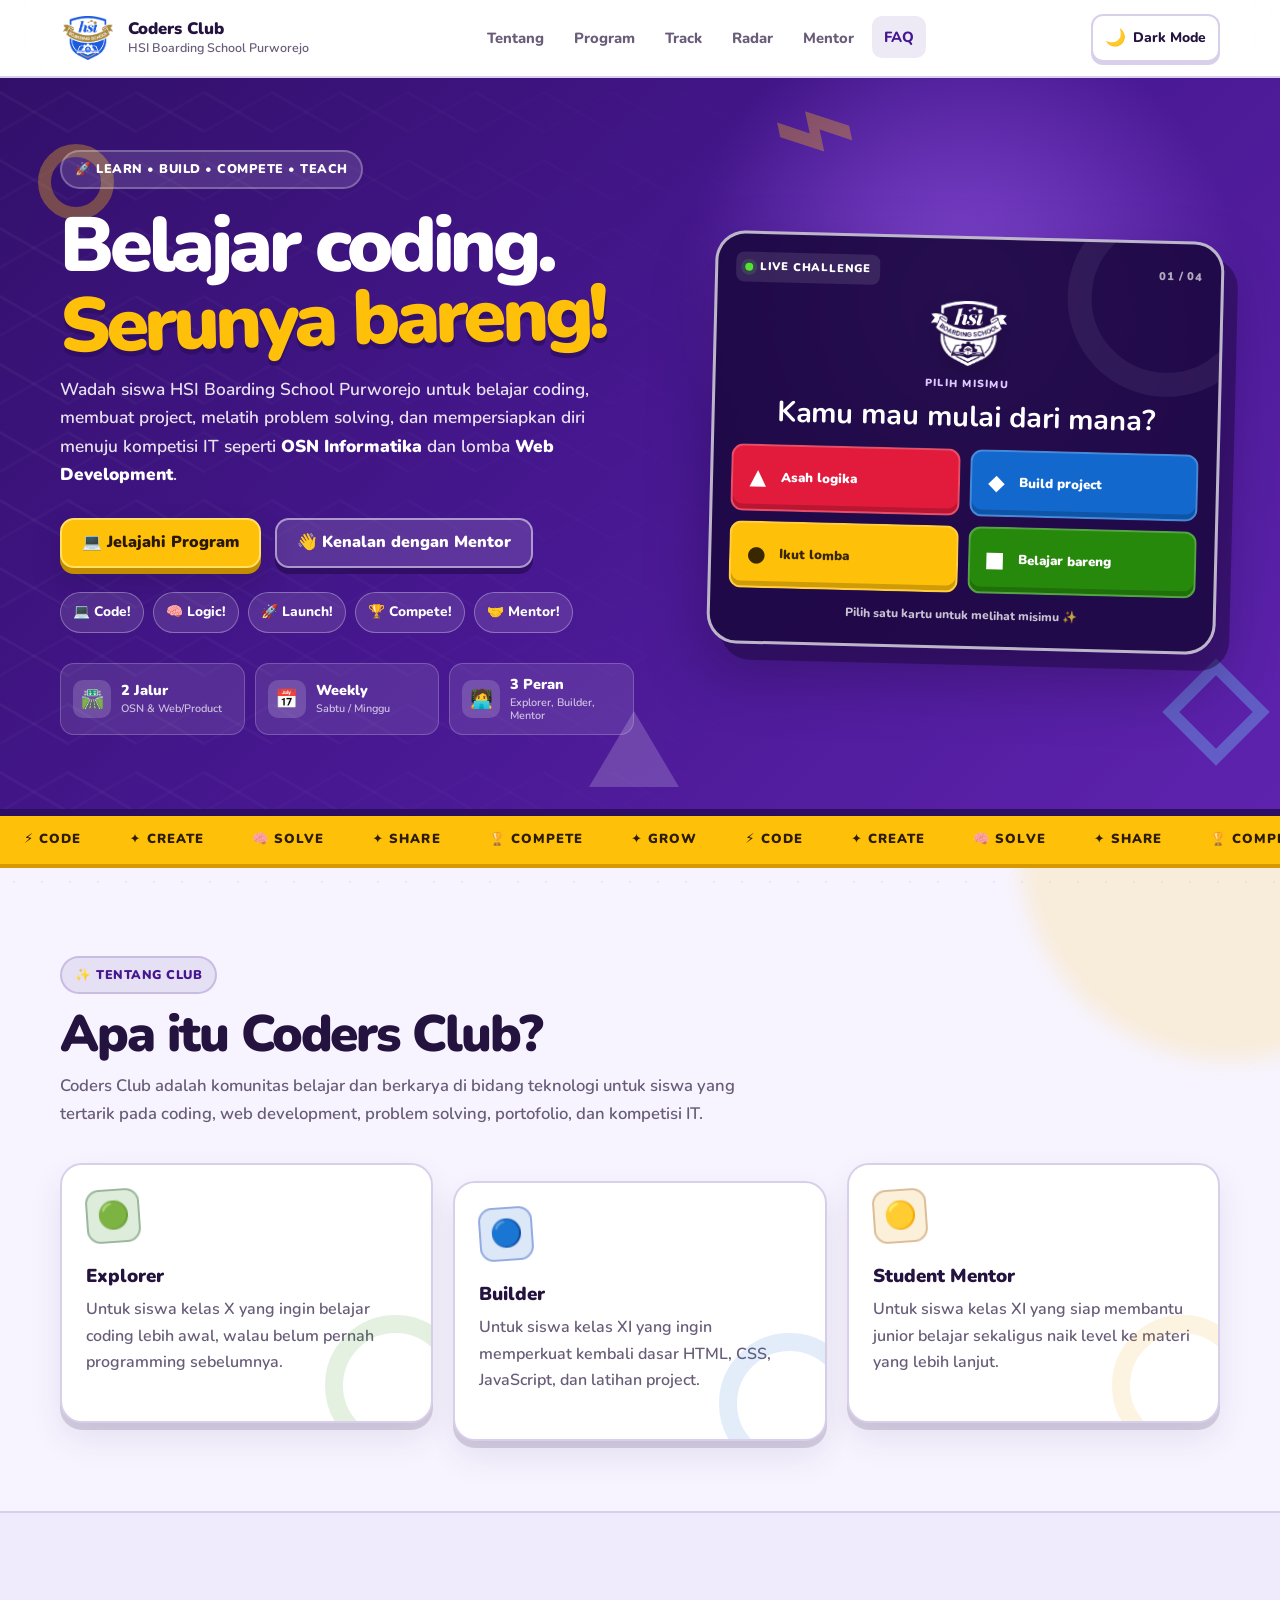
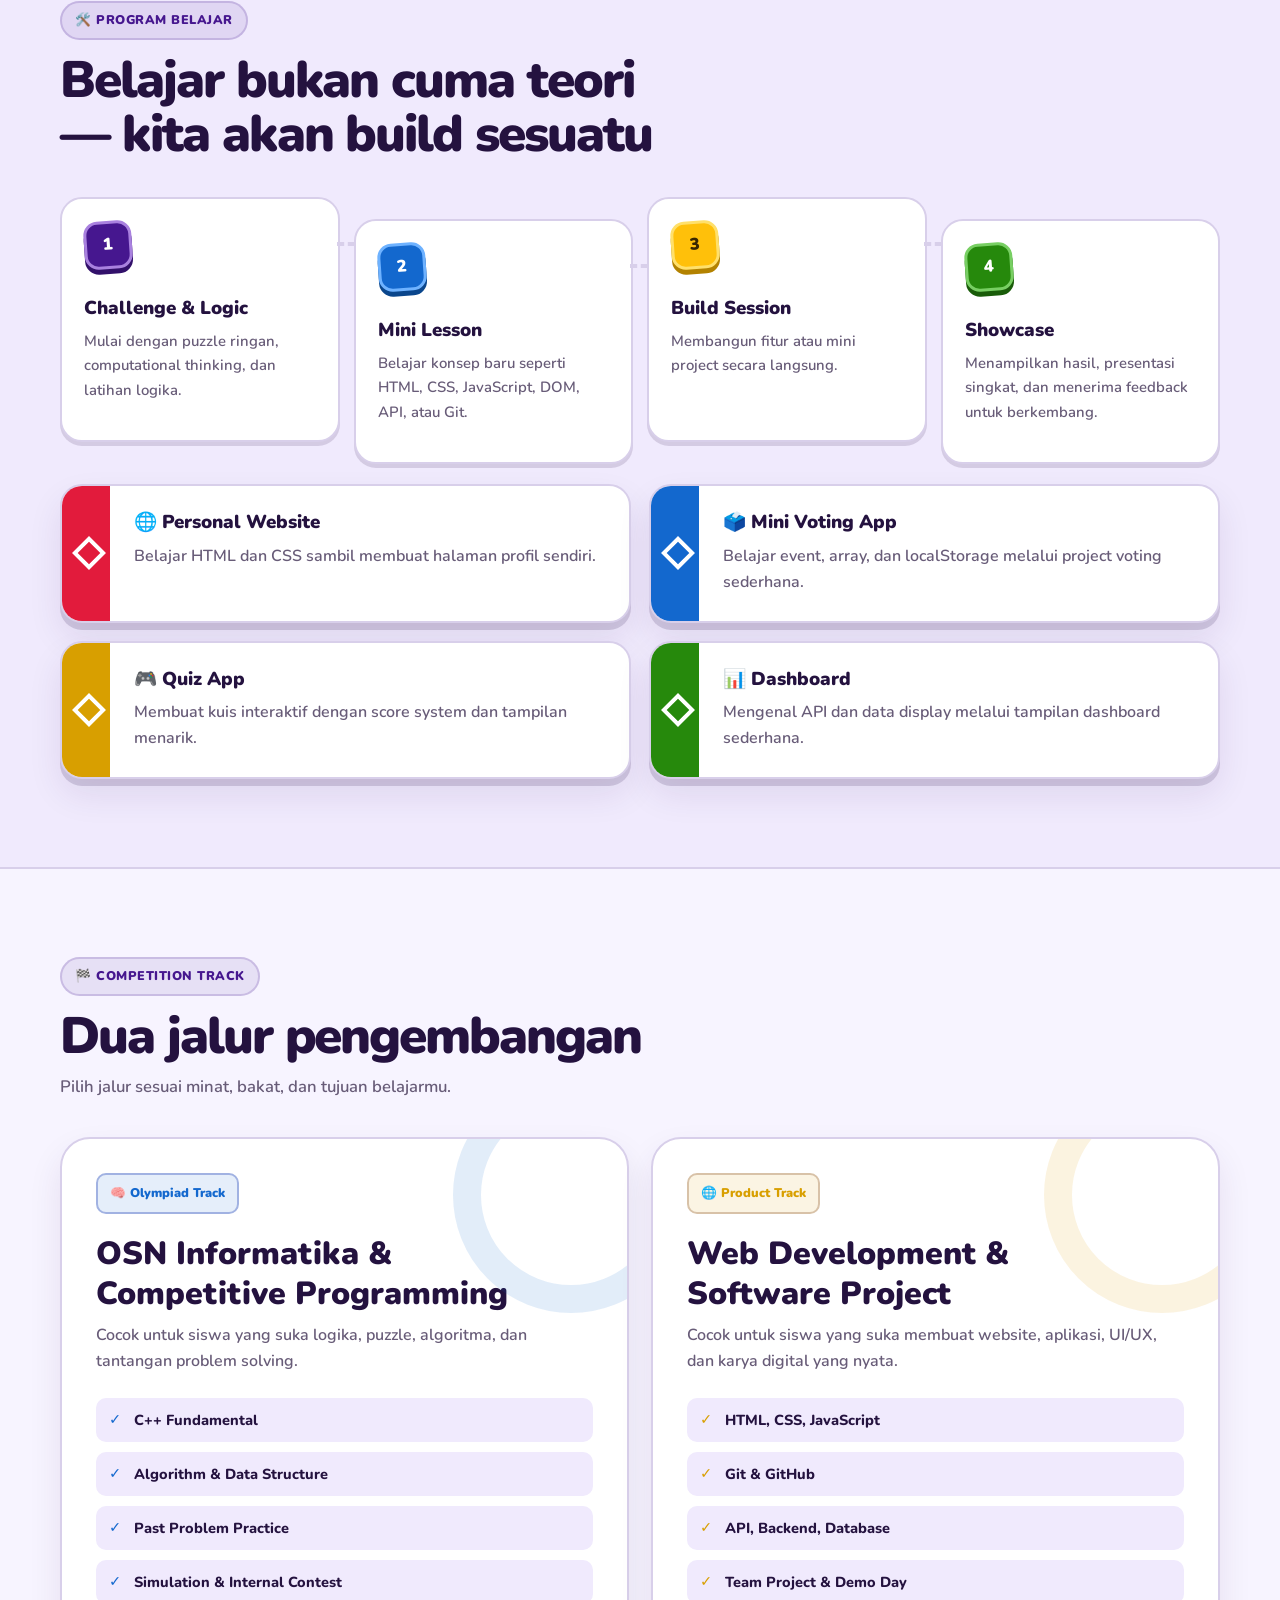
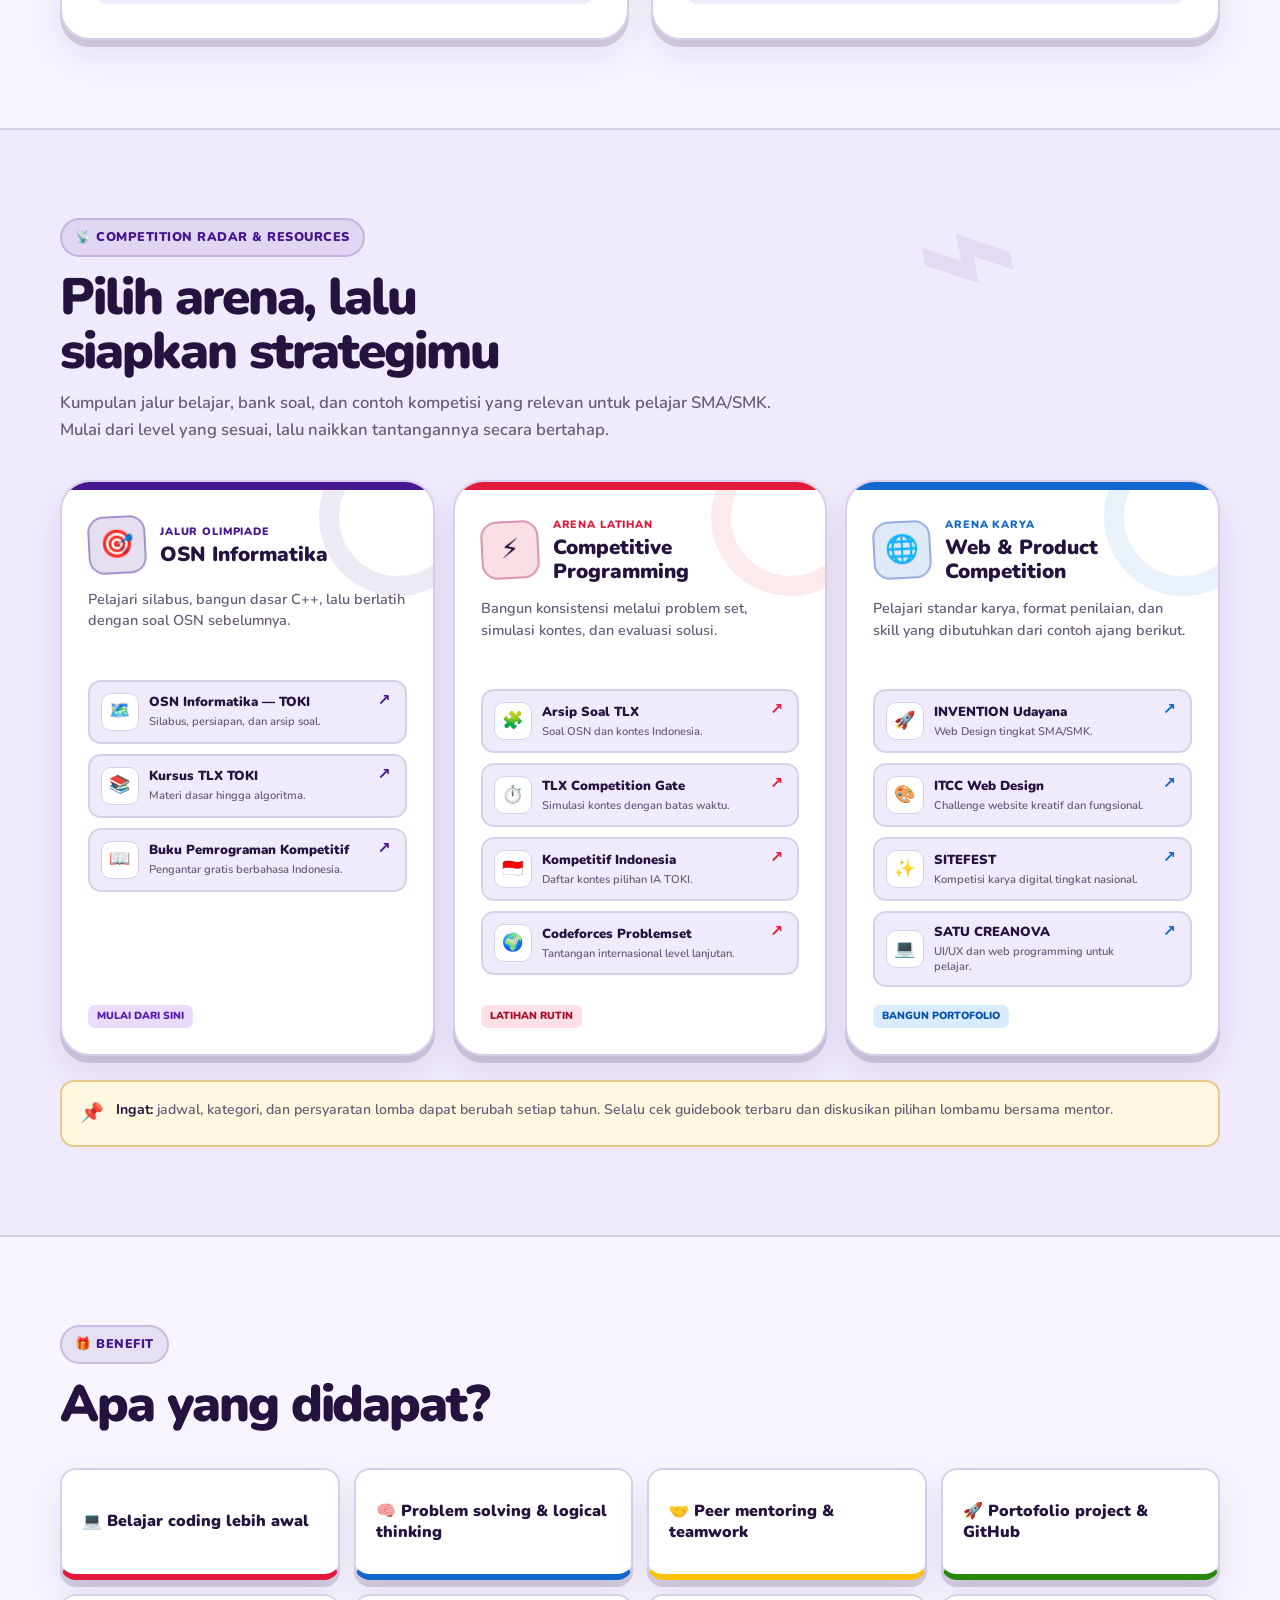
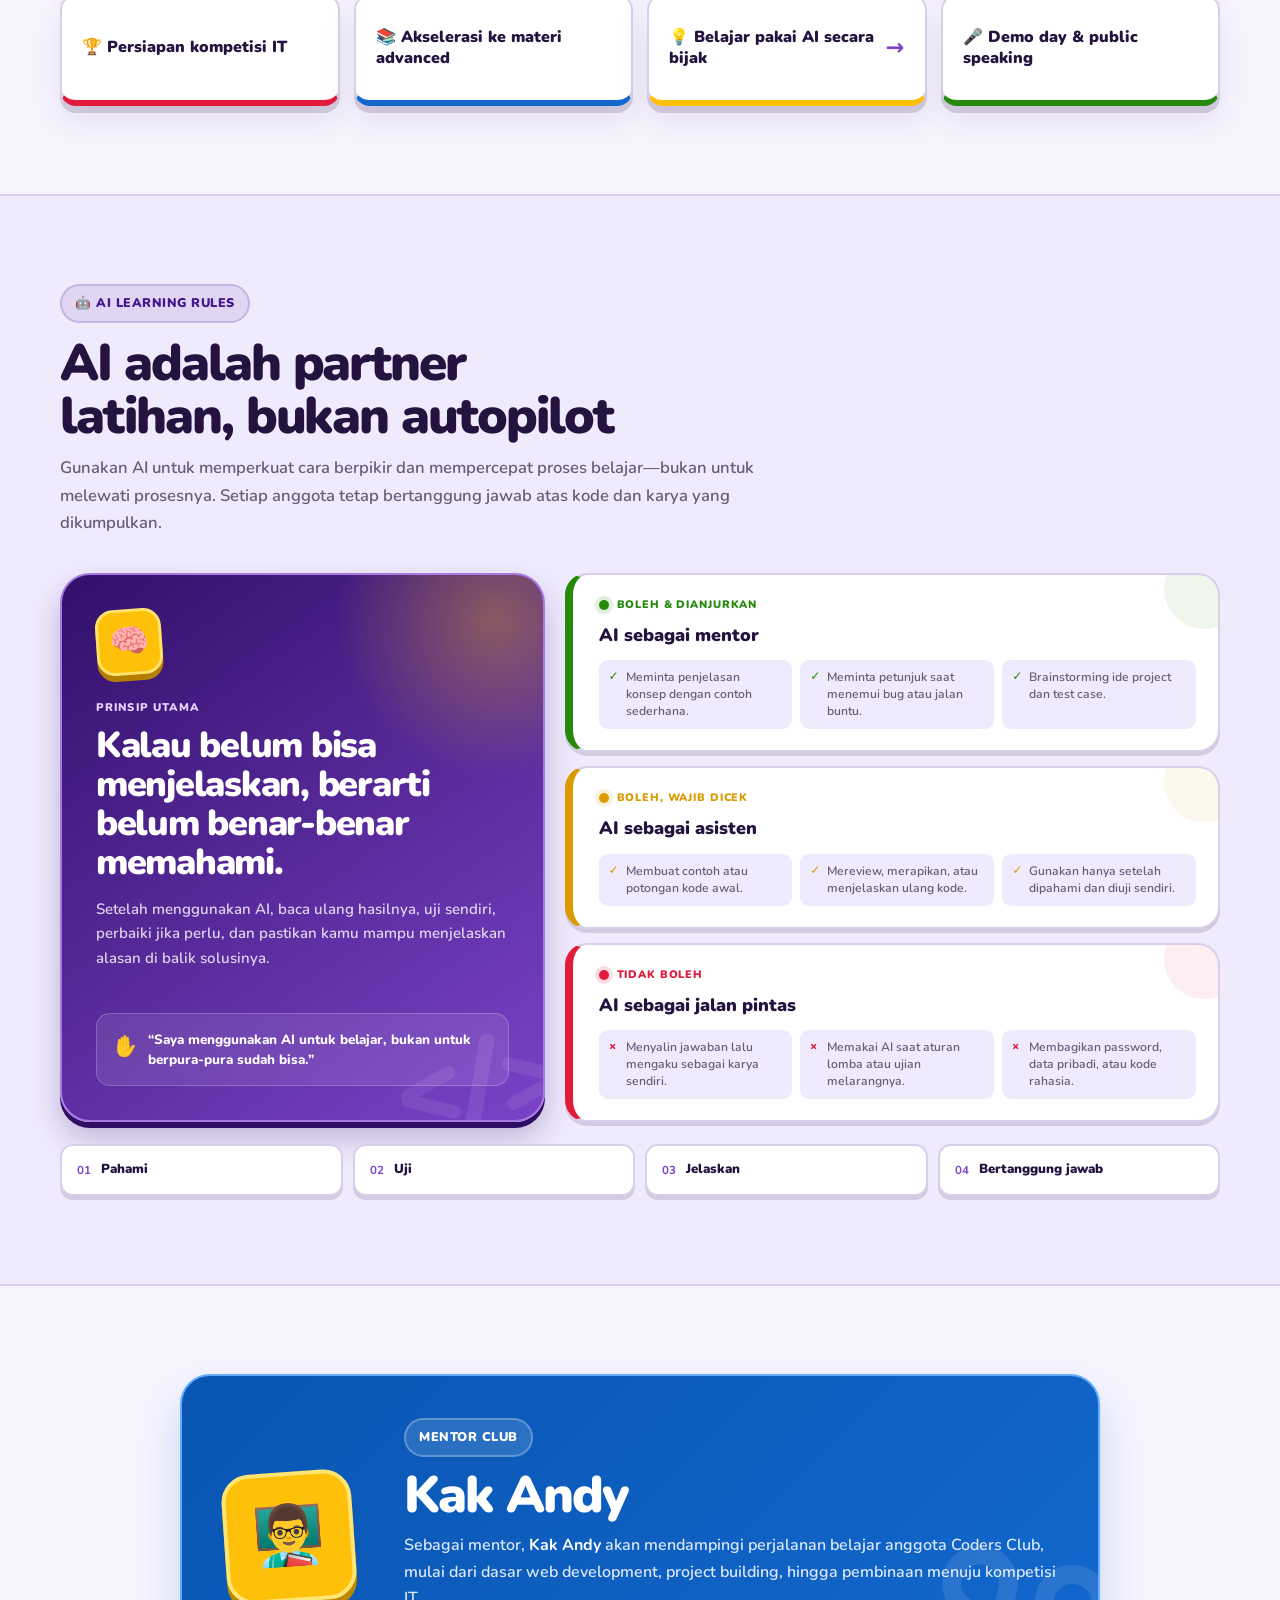
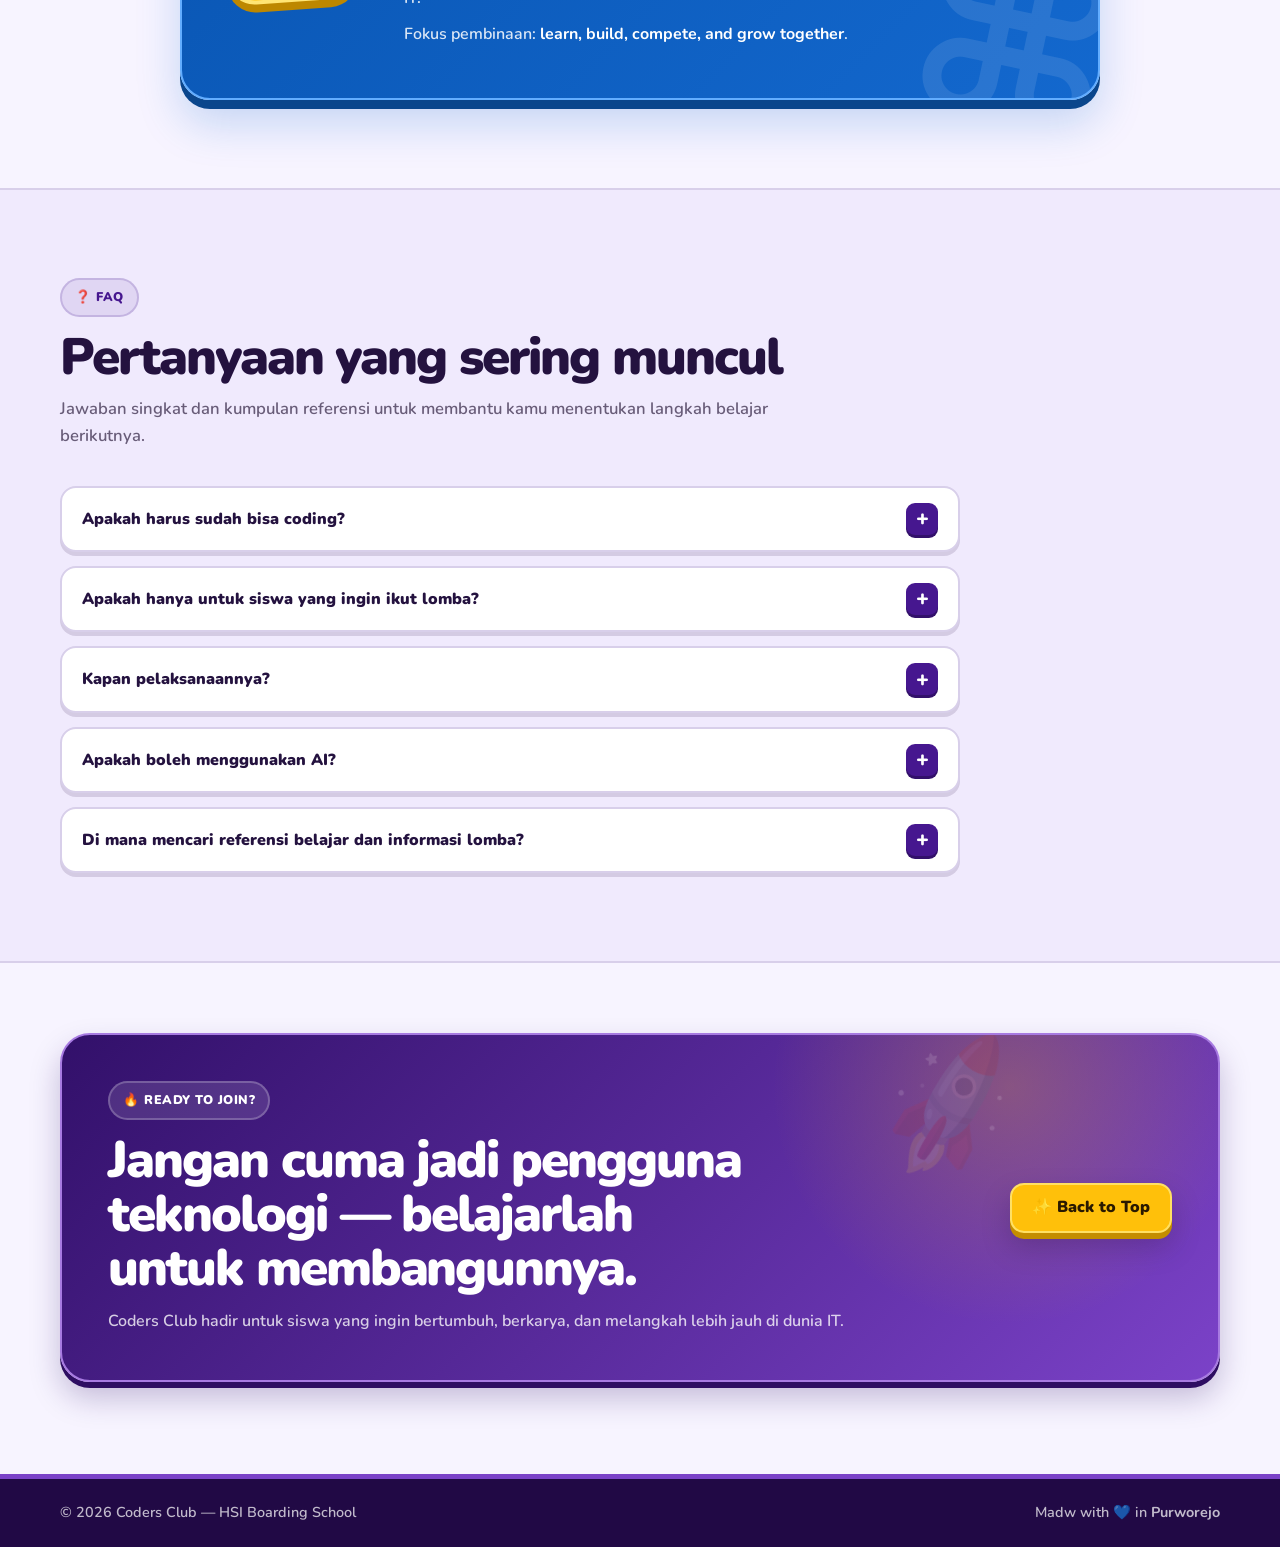
==== commit f1b97ce0: "feat: tambah radar lomba dan panduan AI" ====
--- a/index.html
+++ b/index.html
@@ -27,6 +27,7 @@
         <a href="#tentang">Tentang</a>
         <a href="#program">Program</a>
         <a href="#track">Track</a>
+        <a href="#resources">Radar</a>
         <a href="#mentor">Mentor</a>
         <a href="#faq">FAQ</a>
       </nav>
@@ -259,7 +260,169 @@
       </div>
     </section>
 
-    <section class="section alt" id="benefit">
+    <section class="section alt radar-section" id="resources">
+      <div class="container">
+        <div class="section-heading radar-heading">
+          <span class="eyebrow">📡 Competition Radar &amp; Resources</span>
+          <h2>Pilih arena, lalu siapkan strategimu</h2>
+          <p>
+            Kumpulan jalur belajar, bank soal, dan contoh kompetisi yang relevan untuk pelajar SMA/SMK.
+            Mulai dari level yang sesuai, lalu naikkan tantangannya secara bertahap.
+          </p>
+        </div>
+
+        <div class="radar-grid">
+          <article class="radar-card radar-osn">
+            <div class="radar-card-head">
+              <span class="radar-icon">🎯</span>
+              <div>
+                <span class="radar-kicker">Jalur Olimpiade</span>
+                <h3>OSN Informatika</h3>
+              </div>
+            </div>
+            <p class="radar-description">Pelajari silabus, bangun dasar C++, lalu berlatih dengan soal OSN sebelumnya.</p>
+            <div class="resource-stack">
+              <a class="resource-link" href="https://osn.toki.id/" target="_blank" rel="noopener noreferrer"
+                aria-label="Buka portal OSN Informatika TOKI di tab baru">
+                <span class="resource-icon">🗺️</span>
+                <span class="resource-copy">
+                  <strong>OSN Informatika — TOKI</strong>
+                  <span>Silabus, persiapan, dan arsip soal.</span>
+                </span>
+                <span class="external-icon" aria-hidden="true">↗</span>
+              </a>
+              <a class="resource-link" href="https://tlx.toki.id/courses" target="_blank" rel="noopener noreferrer"
+                aria-label="Buka kursus TLX TOKI di tab baru">
+                <span class="resource-icon">📚</span>
+                <span class="resource-copy">
+                  <strong>Kursus TLX TOKI</strong>
+                  <span>Materi dasar hingga algoritma.</span>
+                </span>
+                <span class="external-icon" aria-hidden="true">↗</span>
+              </a>
+              <a class="resource-link" href="https://osn.toki.id/data/pemrograman-kompetitif-dasar.pdf" target="_blank"
+                rel="noopener noreferrer" aria-label="Buka buku Pemrograman Kompetitif Dasar di tab baru">
+                <span class="resource-icon">📖</span>
+                <span class="resource-copy">
+                  <strong>Buku Pemrograman Kompetitif</strong>
+                  <span>Pengantar gratis berbahasa Indonesia.</span>
+                </span>
+                <span class="external-icon" aria-hidden="true">↗</span>
+              </a>
+            </div>
+            <span class="resource-tag tag-purple">Mulai dari sini</span>
+          </article>
+
+          <article class="radar-card radar-cp">
+            <div class="radar-card-head">
+              <span class="radar-icon">⚡</span>
+              <div>
+                <span class="radar-kicker">Arena Latihan</span>
+                <h3>Competitive Programming</h3>
+              </div>
+            </div>
+            <p class="radar-description">Bangun konsistensi melalui problem set, simulasi kontes, dan evaluasi solusi.</p>
+            <div class="resource-stack">
+              <a class="resource-link" href="https://tlx.toki.id/problems/problemsets" target="_blank" rel="noopener noreferrer"
+                aria-label="Buka arsip soal TLX di tab baru">
+                <span class="resource-icon">🧩</span>
+                <span class="resource-copy">
+                  <strong>Arsip Soal TLX</strong>
+                  <span>Soal OSN dan kontes Indonesia.</span>
+                </span>
+                <span class="external-icon" aria-hidden="true">↗</span>
+              </a>
+              <a class="resource-link" href="https://tlx.toki.id/competition" target="_blank" rel="noopener noreferrer"
+                aria-label="Buka TLX Competition Gate di tab baru">
+                <span class="resource-icon">⏱️</span>
+                <span class="resource-copy">
+                  <strong>TLX Competition Gate</strong>
+                  <span>Simulasi kontes dengan batas waktu.</span>
+                </span>
+                <span class="external-icon" aria-hidden="true">↗</span>
+              </a>
+              <a class="resource-link" href="https://kompetitif.id/kontes/" target="_blank" rel="noopener noreferrer"
+                aria-label="Buka daftar kontes kompetitif Indonesia di tab baru">
+                <span class="resource-icon">🇮🇩</span>
+                <span class="resource-copy">
+                  <strong>Kompetitif Indonesia</strong>
+                  <span>Daftar kontes pilihan IA TOKI.</span>
+                </span>
+                <span class="external-icon" aria-hidden="true">↗</span>
+              </a>
+              <a class="resource-link" href="https://codeforces.com/problemset" target="_blank" rel="noopener noreferrer"
+                aria-label="Buka problemset Codeforces di tab baru">
+                <span class="resource-icon">🌍</span>
+                <span class="resource-copy">
+                  <strong>Codeforces Problemset</strong>
+                  <span>Tantangan internasional level lanjutan.</span>
+                </span>
+                <span class="external-icon" aria-hidden="true">↗</span>
+              </a>
+            </div>
+            <span class="resource-tag tag-red">Latihan rutin</span>
+          </article>
+
+          <article class="radar-card radar-web">
+            <div class="radar-card-head">
+              <span class="radar-icon">🌐</span>
+              <div>
+                <span class="radar-kicker">Arena Karya</span>
+                <h3>Web &amp; Product Competition</h3>
+              </div>
+            </div>
+            <p class="radar-description">Pelajari standar karya, format penilaian, dan skill yang dibutuhkan dari contoh ajang berikut.</p>
+            <div class="resource-stack">
+              <a class="resource-link" href="https://invention-udayana.com/" target="_blank" rel="noopener noreferrer"
+                aria-label="Buka informasi Invention Udayana di tab baru">
+                <span class="resource-icon">🚀</span>
+                <span class="resource-copy">
+                  <strong>INVENTION Udayana</strong>
+                  <span>Web Design tingkat SMA/SMK.</span>
+                </span>
+                <span class="external-icon" aria-hidden="true">↗</span>
+              </a>
+              <a class="resource-link" href="https://itcc.hmtiudayana.id/competitions/web-design-smasmk" target="_blank"
+                rel="noopener noreferrer" aria-label="Buka informasi ITCC Web Design SMA SMK di tab baru">
+                <span class="resource-icon">🎨</span>
+                <span class="resource-copy">
+                  <strong>ITCC Web Design</strong>
+                  <span>Challenge website kreatif dan fungsional.</span>
+                </span>
+                <span class="external-icon" aria-hidden="true">↗</span>
+              </a>
+              <a class="resource-link" href="https://sitefest.primakara.ac.id/" target="_blank" rel="noopener noreferrer"
+                aria-label="Buka informasi SITEFEST di tab baru">
+                <span class="resource-icon">✨</span>
+                <span class="resource-copy">
+                  <strong>SITEFEST</strong>
+                  <span>Kompetisi karya digital tingkat nasional.</span>
+                </span>
+                <span class="external-icon" aria-hidden="true">↗</span>
+              </a>
+              <a class="resource-link"
+                href="https://satu.ac.id/bandung/informatika/2026/07/08/satu-creanova-2026-kompetisi-nasional-ui-ux-design-web-programming-untuk-siswa-sma-smk/"
+                target="_blank" rel="noopener noreferrer" aria-label="Buka informasi SATU CREANOVA di tab baru">
+                <span class="resource-icon">💻</span>
+                <span class="resource-copy">
+                  <strong>SATU CREANOVA</strong>
+                  <span>UI/UX dan web programming untuk pelajar.</span>
+                </span>
+                <span class="external-icon" aria-hidden="true">↗</span>
+              </a>
+            </div>
+            <span class="resource-tag tag-blue">Bangun portofolio</span>
+          </article>
+        </div>
+
+        <div class="radar-note">
+          <span aria-hidden="true">📌</span>
+          <p><strong>Ingat:</strong> jadwal, kategori, dan persyaratan lomba dapat berubah setiap tahun. Selalu cek guidebook terbaru dan diskusikan pilihan lombamu bersama mentor.</p>
+        </div>
+      </div>
+    </section>
+
+    <section class="section" id="benefit">
       <div class="container">
         <div class="section-heading">
           <span class="eyebrow">🎁 Benefit</span>
@@ -273,8 +436,85 @@
           <div class="benefit-card">🚀 Portofolio project &amp; GitHub</div>
           <div class="benefit-card">🏆 Persiapan kompetisi IT</div>
           <div class="benefit-card">📚 Akselerasi ke materi advanced</div>
-          <div class="benefit-card">💡 Belajar pakai AI secara bijak</div>
+          <a class="benefit-card benefit-link" href="#ai-guidelines">💡 Belajar pakai AI secara bijak <span aria-hidden="true">→</span></a>
           <div class="benefit-card">🎤 Demo day &amp; public speaking</div>
+        </div>
+      </div>
+    </section>
+
+    <section class="section alt ai-section" id="ai-guidelines">
+      <div class="container">
+        <div class="section-heading">
+          <span class="eyebrow">🤖 AI Learning Rules</span>
+          <h2>AI adalah partner latihan, bukan autopilot</h2>
+          <p>
+            Gunakan AI untuk memperkuat cara berpikir dan mempercepat proses belajar—bukan untuk melewati prosesnya.
+            Setiap anggota tetap bertanggung jawab atas kode dan karya yang dikumpulkan.
+          </p>
+        </div>
+
+        <div class="ai-policy-board">
+          <article class="ai-manifesto">
+            <span class="ai-manifesto-icon">🧠</span>
+            <span class="ai-manifesto-label">Prinsip Utama</span>
+            <h3>Kalau belum bisa menjelaskan, berarti belum benar-benar memahami.</h3>
+            <p>
+              Setelah menggunakan AI, baca ulang hasilnya, uji sendiri, perbaiki jika perlu, dan pastikan kamu mampu
+              menjelaskan alasan di balik solusinya.
+            </p>
+            <div class="ai-pledge">
+              <span>✋</span>
+              <p>“Saya menggunakan AI untuk belajar, bukan untuk berpura-pura sudah bisa.”</p>
+            </div>
+          </article>
+
+          <div class="ai-rules-grid">
+            <article class="ai-rule-card ai-green">
+              <div class="ai-rule-head">
+                <span class="ai-light" aria-hidden="true"></span>
+                <span>Boleh &amp; Dianjurkan</span>
+              </div>
+              <h3>AI sebagai mentor</h3>
+              <ul>
+                <li>Meminta penjelasan konsep dengan contoh sederhana.</li>
+                <li>Meminta petunjuk saat menemui bug atau jalan buntu.</li>
+                <li>Brainstorming ide project dan test case.</li>
+              </ul>
+            </article>
+
+            <article class="ai-rule-card ai-yellow">
+              <div class="ai-rule-head">
+                <span class="ai-light" aria-hidden="true"></span>
+                <span>Boleh, Wajib Dicek</span>
+              </div>
+              <h3>AI sebagai asisten</h3>
+              <ul>
+                <li>Membuat contoh atau potongan kode awal.</li>
+                <li>Mereview, merapikan, atau menjelaskan ulang kode.</li>
+                <li>Gunakan hanya setelah dipahami dan diuji sendiri.</li>
+              </ul>
+            </article>
+
+            <article class="ai-rule-card ai-red">
+              <div class="ai-rule-head">
+                <span class="ai-light" aria-hidden="true"></span>
+                <span>Tidak Boleh</span>
+              </div>
+              <h3>AI sebagai jalan pintas</h3>
+              <ul>
+                <li>Menyalin jawaban lalu mengaku sebagai karya sendiri.</li>
+                <li>Memakai AI saat aturan lomba atau ujian melarangnya.</li>
+                <li>Membagikan password, data pribadi, atau kode rahasia.</li>
+              </ul>
+            </article>
+          </div>
+        </div>
+
+        <div class="ai-principles" aria-label="Empat prinsip penggunaan AI">
+          <span><strong>01</strong> Pahami</span>
+          <span><strong>02</strong> Uji</span>
+          <span><strong>03</strong> Jelaskan</span>
+          <span><strong>04</strong> Bertanggung jawab</span>
         </div>
       </div>
     </section>
@@ -303,6 +543,7 @@
         <div class="section-heading">
           <span class="eyebrow">❓ FAQ</span>
           <h2>Pertanyaan yang sering muncul</h2>
+          <p>Jawaban singkat dan kumpulan referensi untuk membantu kamu menentukan langkah belajar berikutnya.</p>
         </div>
 
         <div class="faq-list">
@@ -320,7 +561,17 @@
           </details>
           <details>
             <summary>Apakah boleh menggunakan AI?</summary>
-            <p>Boleh, selama tetap dipakai untuk belajar dan kamu bisa menjelaskan code yang digunakan.</p>
+            <p>
+              Boleh, selama dipakai untuk belajar dan kamu bisa menjelaskan kode yang digunakan. Baca panduan lengkapnya
+              pada <a class="faq-inline-link" href="#ai-guidelines">AI Learning Rules</a>.
+            </p>
+          </details>
+          <details>
+            <summary>Di mana mencari referensi belajar dan informasi lomba?</summary>
+            <p>
+              Buka <a class="faq-inline-link" href="#resources">Competition Radar &amp; Resources</a> untuk melihat
+              panduan OSN Informatika, latihan competitive programming, dan contoh lomba web untuk pelajar.
+            </p>
           </details>
         </div>
       </div>
--- a/style.css
+++ b/style.css
@@ -503,6 +503,131 @@
 .track-card li { position: relative; padding: 10px 12px 10px 38px; color: var(--text); background: var(--surface-soft); border-radius: 10px; font-size: 0.91rem; font-weight: 800; }
 .track-card li::before { content: '✓'; position: absolute; top: 9px; left: 13px; color: var(--track-color); font-weight: 900; }
 
+.radar-section { overflow: hidden; }
+.radar-heading { position: relative; }
+.radar-heading::after {
+  content: '⌁';
+  position: absolute;
+  top: -52px;
+  right: -180px;
+  color: var(--purple);
+  font-size: 11rem;
+  font-weight: 900;
+  line-height: 1;
+  opacity: 0.07;
+  transform: rotate(-12deg);
+}
+.radar-grid { display: grid; grid-template-columns: repeat(3, minmax(0, 1fr)); align-items: stretch; gap: 18px; }
+.radar-card {
+  --radar-color: var(--purple);
+  position: relative;
+  display: flex;
+  min-width: 0;
+  flex-direction: column;
+  padding: 26px;
+  overflow: hidden;
+  background: var(--surface);
+  border: 2px solid var(--border);
+  border-radius: var(--radius-xl);
+  box-shadow: var(--shadow-md);
+}
+.radar-card::before { content: ''; position: absolute; inset: 0 0 auto; height: 8px; background: var(--radar-color); }
+.radar-card::after {
+  content: '';
+  position: absolute;
+  top: -44px;
+  right: -44px;
+  width: 118px;
+  height: 118px;
+  border: 20px solid var(--radar-color);
+  border-radius: 50%;
+  opacity: 0.09;
+}
+.radar-osn { --radar-color: var(--purple); }
+.radar-cp { --radar-color: var(--red); }
+.radar-web { --radar-color: var(--blue); }
+.radar-card-head { position: relative; z-index: 1; display: flex; align-items: center; gap: 14px; margin: 8px 0 15px; }
+.radar-icon {
+  display: grid;
+  flex: 0 0 58px;
+  width: 58px;
+  height: 58px;
+  place-items: center;
+  background: color-mix(in srgb, var(--radar-color) 14%, var(--surface));
+  border: 2px solid color-mix(in srgb, var(--radar-color) 34%, var(--border));
+  border-radius: 16px;
+  font-size: 1.7rem;
+  transform: rotate(-3deg);
+}
+.radar-kicker { display: block; color: var(--radar-color); font-size: 0.67rem; font-weight: 900; letter-spacing: 0.08em; text-transform: uppercase; }
+.radar-card h3 { margin: 3px 0 0; font-size: 1.28rem; font-weight: 900; line-height: 1.15; }
+.radar-description { min-height: 73px; margin: 0 0 18px; color: var(--muted); font-size: 0.9rem; line-height: 1.5; }
+.resource-stack { display: grid; gap: 10px; margin-bottom: 18px; }
+.resource-link {
+  display: grid;
+  grid-template-columns: 38px minmax(0, 1fr) 16px;
+  align-items: center;
+  gap: 10px;
+  min-width: 0;
+  padding: 11px;
+  color: var(--text);
+  background: var(--surface-soft);
+  border: 2px solid var(--border);
+  border-radius: 13px;
+  transition: border-color 0.2s ease, box-shadow 0.2s ease, transform 0.2s ease;
+}
+.resource-link:hover {
+  border-color: var(--radar-color);
+  box-shadow: 0 4px 0 color-mix(in srgb, var(--radar-color) 26%, transparent);
+  transform: translateY(-2px);
+}
+.resource-icon {
+  display: grid;
+  width: 38px;
+  height: 38px;
+  place-items: center;
+  background: var(--surface);
+  border: 1px solid var(--border);
+  border-radius: 10px;
+  font-size: 1.08rem;
+}
+.resource-copy { display: flex; min-width: 0; flex-direction: column; }
+.resource-copy strong { overflow-wrap: anywhere; font-size: 0.82rem; font-weight: 900; line-height: 1.25; }
+.resource-copy > span { margin-top: 3px; color: var(--muted); font-size: 0.7rem; line-height: 1.35; }
+.external-icon { align-self: start; color: var(--radar-color); font-size: 0.98rem; font-weight: 900; line-height: 1; }
+.resource-tag {
+  align-self: flex-start;
+  margin-top: auto;
+  padding: 5px 9px;
+  border-radius: 7px;
+  font-size: 0.65rem;
+  font-weight: 900;
+  line-height: 1.2;
+  text-transform: uppercase;
+}
+.tag-purple { color: #5b1daf; background: #eadcff; }
+.tag-blue { color: #0753ad; background: #d9ebff; }
+.tag-green { color: #1c6b09; background: #dff7d9; }
+.tag-red { color: #a90e29; background: #ffe0e6; }
+body.dark .tag-purple { color: #e7d2ff; background: #4b2877; }
+body.dark .tag-blue { color: #c9e3ff; background: #163e70; }
+body.dark .tag-green { color: #d5f5cd; background: #26561c; }
+body.dark .tag-red { color: #ffd6dd; background: #6b2030; }
+.radar-note {
+  display: flex;
+  align-items: flex-start;
+  gap: 12px;
+  margin-top: 24px;
+  padding: 16px 18px;
+  color: var(--muted);
+  background: color-mix(in srgb, var(--yellow) 13%, var(--surface));
+  border: 2px solid color-mix(in srgb, var(--yellow) 42%, var(--border));
+  border-radius: 14px;
+}
+.radar-note > span { font-size: 1.2rem; }
+.radar-note p { margin: 0; font-size: 0.88rem; }
+.radar-note strong { color: var(--text); }
+
 .benefit-grid { display: grid; grid-template-columns: repeat(4, 1fr); gap: 14px; }
 .benefit-card {
   display: flex;
@@ -515,10 +640,123 @@
   transition: transform 0.2s ease;
 }
 .benefit-card:hover { transform: translateY(-5px) rotate(-1deg); }
+.benefit-link { justify-content: space-between; }
+.benefit-link span { color: var(--purple-light); font-size: 1.4rem; }
 .benefit-card:nth-child(4n + 1) { border-bottom: 6px solid var(--red); }
 .benefit-card:nth-child(4n + 2) { border-bottom: 6px solid var(--blue); }
 .benefit-card:nth-child(4n + 3) { border-bottom: 6px solid var(--yellow); }
 .benefit-card:nth-child(4n) { border-bottom: 6px solid var(--green); }
+
+.ai-policy-board { display: grid; grid-template-columns: minmax(300px, 0.85fr) minmax(0, 1.15fr); align-items: stretch; gap: 20px; }
+.ai-manifesto {
+  position: relative;
+  display: flex;
+  flex-direction: column;
+  padding: 34px;
+  overflow: hidden;
+  color: var(--white);
+  background:
+    radial-gradient(circle at 90% 8%, rgba(255, 192, 10, 0.34), transparent 24%),
+    linear-gradient(145deg, var(--purple-dark), var(--purple-light));
+  border: 2px solid #a77ae1;
+  border-radius: var(--radius-xl);
+  box-shadow: var(--shadow-purple);
+}
+.ai-manifesto::after {
+  content: '</>';
+  position: absolute;
+  right: -24px;
+  bottom: -20px;
+  color: rgba(255, 255, 255, 0.08);
+  font-size: 7rem;
+  font-weight: 900;
+  line-height: 1;
+  transform: rotate(-8deg);
+}
+.ai-manifesto > * { position: relative; z-index: 1; }
+.ai-manifesto-icon {
+  display: grid;
+  width: 66px;
+  height: 66px;
+  margin-bottom: 24px;
+  place-items: center;
+  background: var(--yellow);
+  border: 3px solid #ffe36a;
+  border-radius: 18px;
+  box-shadow: 0 6px 0 #b47f00;
+  font-size: 2rem;
+  transform: rotate(-4deg);
+}
+.ai-manifesto-label { color: #e3d1ff; font-size: 0.7rem; font-weight: 900; letter-spacing: 0.1em; text-transform: uppercase; }
+.ai-manifesto h3 { margin: 10px 0 14px; font-size: clamp(1.65rem, 3vw, 2.25rem); font-weight: 900; letter-spacing: -0.035em; line-height: 1.08; }
+.ai-manifesto > p { margin: 0; color: rgba(255, 255, 255, 0.8); font-size: 0.94rem; }
+.ai-pledge {
+  display: flex;
+  align-items: flex-start;
+  gap: 10px;
+  margin-top: auto;
+  padding: 16px;
+  background: rgba(255, 255, 255, 0.1);
+  border: 1px solid rgba(255, 255, 255, 0.2);
+  border-radius: 14px;
+}
+.ai-pledge > span { font-size: 1.25rem; }
+.ai-pledge p { margin: 0; color: var(--white); font-size: 0.84rem; font-weight: 800; line-height: 1.45; }
+.ai-rules-grid { display: grid; gap: 14px; }
+.ai-rule-card {
+  --ai-color: var(--green);
+  position: relative;
+  padding: 21px 22px 21px 26px;
+  overflow: hidden;
+  background: var(--surface);
+  border: 2px solid var(--border);
+  border-left: 8px solid var(--ai-color);
+  border-radius: var(--radius-lg);
+  box-shadow: var(--shadow-sm);
+}
+.ai-rule-card::after {
+  content: '';
+  position: absolute;
+  top: -26px;
+  right: -26px;
+  width: 80px;
+  height: 80px;
+  background: var(--ai-color);
+  border-radius: 50%;
+  opacity: 0.07;
+}
+.ai-green { --ai-color: var(--green); }
+.ai-yellow { --ai-color: #d99b00; }
+.ai-red { --ai-color: var(--red); }
+.ai-rule-head { display: flex; align-items: center; gap: 8px; color: var(--ai-color); font-size: 0.68rem; font-weight: 900; letter-spacing: 0.08em; text-transform: uppercase; }
+.ai-light { width: 10px; height: 10px; background: var(--ai-color); border-radius: 50%; box-shadow: 0 0 0 4px color-mix(in srgb, var(--ai-color) 14%, transparent); }
+.ai-rule-card h3 { margin: 7px 0 10px; font-size: 1.12rem; font-weight: 900; }
+.ai-rule-card ul { display: grid; grid-template-columns: repeat(3, 1fr); gap: 8px; margin: 0; padding: 0; list-style: none; }
+.ai-rule-card li {
+  position: relative;
+  padding: 9px 10px 9px 27px;
+  color: var(--muted);
+  background: var(--surface-soft);
+  border-radius: 9px;
+  font-size: 0.76rem;
+  line-height: 1.4;
+}
+.ai-rule-card li::before { content: '✓'; position: absolute; top: 8px; left: 10px; color: var(--ai-color); font-weight: 900; }
+.ai-red li::before { content: '×'; }
+.ai-principles { display: grid; grid-template-columns: repeat(4, 1fr); gap: 10px; margin-top: 22px; }
+.ai-principles span {
+  display: flex;
+  align-items: center;
+  gap: 10px;
+  padding: 13px 15px;
+  background: var(--surface);
+  border: 2px solid var(--border);
+  border-radius: 13px;
+  box-shadow: var(--shadow-sm);
+  font-size: 0.82rem;
+  font-weight: 900;
+}
+.ai-principles strong { color: var(--purple-light); font-size: 0.72rem; }
 
 .mentor-wrap { display: flex; justify-content: center; }
 .mentor-card {
@@ -580,6 +818,7 @@
 }
 details[open] summary::after { content: '−'; }
 details p { margin: -2px 48px 20px 0; color: var(--muted); }
+.faq-inline-link { color: var(--purple-light); font-weight: 900; text-decoration: underline; text-decoration-thickness: 2px; text-underline-offset: 3px; }
 
 .cta-section { padding-block: 70px 92px; }
 .cta-box {
@@ -624,7 +863,12 @@
   .hero-grid { grid-template-columns: 1fr; gap: 48px; }
   .hero-copy { max-width: 820px; }
   .game-card { width: min(620px, calc(100% - 14px)); margin-inline: auto; }
+  .radar-grid { grid-template-columns: repeat(2, minmax(0, 1fr)); }
+  .radar-web { grid-column: 1 / -1; }
+  .radar-web .resource-stack { grid-template-columns: repeat(2, minmax(0, 1fr)); }
   .benefit-grid { grid-template-columns: repeat(2, 1fr); }
+  .ai-policy-board { grid-template-columns: 1fr; }
+  .ai-manifesto { min-height: 480px; }
 }
 @media (max-width: 900px) {
   .site-nav { gap: 2px; }
@@ -669,6 +913,13 @@
   .section { padding: 68px 0; }
   .section-heading { margin-bottom: 28px; }
   .card-grid.three, .project-grid, .timeline, .benefit-grid { grid-template-columns: 1fr; }
+  .radar-grid { grid-template-columns: 1fr; }
+  .radar-web { grid-column: auto; }
+  .radar-web .resource-stack { grid-template-columns: 1fr; }
+  .radar-description { min-height: 0; }
+  .ai-manifesto { min-height: 0; }
+  .ai-rule-card ul { grid-template-columns: 1fr; }
+  .ai-principles { grid-template-columns: repeat(2, 1fr); }
   .info-card, .info-card:nth-child(2) { min-height: 0; transform: none; }
   .timeline-item { min-height: 0; }
   .mentor-card { grid-template-columns: 1fr; padding: 30px; }
@@ -692,6 +943,8 @@
   .answer-shape { font-size: 1.05rem; }
   .track-card { padding: 26px; }
   .project-card { padding: 22px 20px 22px 65px; }
+  .radar-card, .ai-manifesto { padding: 24px; }
+  .ai-principles { grid-template-columns: 1fr; }
   .section-heading h2, .mentor-card h2, .cta-box h2 { font-size: 2rem; }
 }
 @media (prefers-reduced-motion: reduce) {
